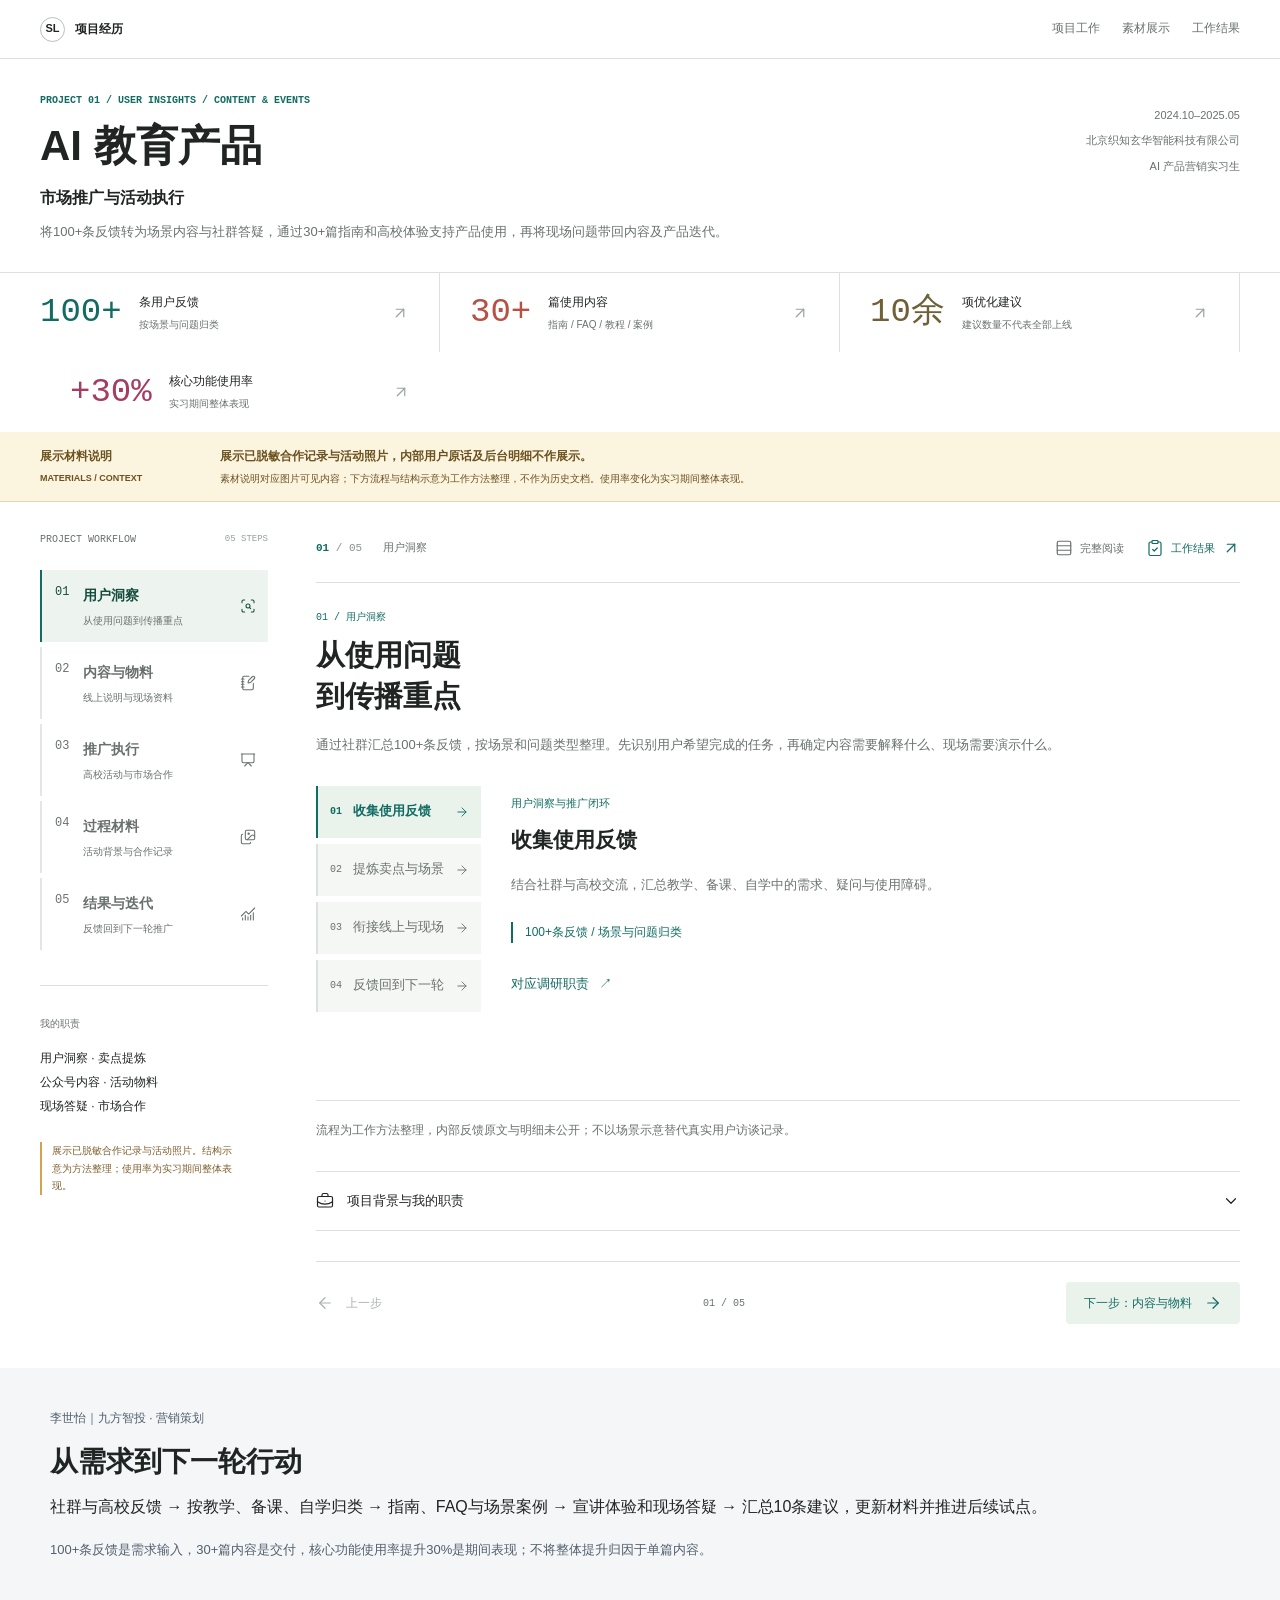
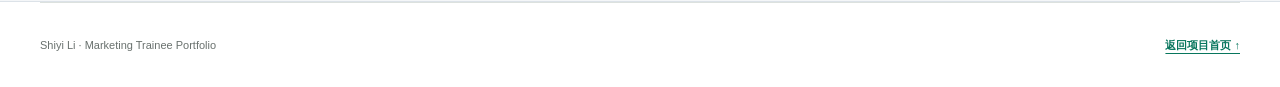
==== docs/projects/ai-education-partnership/case_study.html @ ed5d6f0d "Create Jiufang Zhitou marketing planning portfolio" ====
<!doctype html>
<html lang="zh-CN">
<head>
  <meta charset="UTF-8">
  <meta name="viewport" content="width=device-width, initial-scale=1">
  <meta name="description" content="AI教育产品用户需求与内容促活：将100+条用户反馈转为产品卖点、30+篇使用内容与高校活动材料，协同东南亚合作推进，结合使用表现和现场反馈优化推广。">
  <title>AI教育产品用户需求与内容促活 | 李世怡 · 九方智投营销策划</title>
  <style>
    :root {
      --ink: #202e2a; --forest: #163c32; --green: #08765d; --blue: #245bd0;
      --pink: #b23768; --gold: #996014; --yellow: #ffe083; --muted: #5c6c66;
      --line: #d8e1dc; --soft: #f3f6f4; --paper: #fff;
    }
    * { box-sizing: border-box; }
    html { scroll-behavior: smooth; scroll-padding-top: 88px; }
    body { margin: 0; color: var(--ink); background: var(--paper); font: 16px/1.75 Inter, -apple-system, BlinkMacSystemFont, "Segoe UI", "PingFang SC", "Microsoft YaHei", sans-serif; letter-spacing: 0; }
    h1, h2, h3, h4, p, figure { margin: 0; }
    h1, h2, h3, h4 { line-height: 1.4; letter-spacing: 0; text-wrap: balance; }
    p { overflow-wrap: anywhere; }
    a { color: inherit; text-underline-offset: 4px; }
    img { display: block; max-width: 100%; height: auto; }
    button { font: inherit; cursor: pointer; touch-action: manipulation; }
    button, a { -webkit-tap-highlight-color: transparent; }
    [hidden] { display: none !important; }
    :focus-visible { outline: 3px solid var(--pink); outline-offset: 5px; }
    .mono { font-family: "SFMono-Regular", Consolas, monospace; font-variant-numeric: tabular-nums; }
    .wrap { width: min(1180px, calc(100% - 64px)); margin-inline: auto; }
    .skip-link { position: fixed; z-index: 100; top: 8px; left: 12px; transform: translateY(-150%); padding: 8px 12px; background: #fff; }
    .skip-link:focus { transform: none; }
    .topbar { position: sticky; top: 0; z-index: 30; min-height: 64px; display: flex; align-items: center; justify-content: space-between; gap: 24px; padding: 0 max(32px, calc((100% - 1180px) / 2)); background: #163c32fa; color: #fff; border-bottom: 1px solid #ffffff26; }
    .brand { display: inline-flex; align-items: center; gap: 10px; text-decoration: none; font-size: 13px; font-weight: 700; white-space: nowrap; }
    .brand-mark { display: grid; place-items: center; width: 28px; height: 28px; border: 1px solid #ffffff80; border-radius: 50%; font-size: 11px; }
    .topnav { display: flex; gap: 22px; overflow: auto; scrollbar-width: none; }
    .topnav::-webkit-scrollbar { display: none; }
    .topnav a { display: inline-flex; align-items: center; flex-shrink: 0; min-height: 44px; color: #d1e2da; font-size: 12px; text-decoration: none; border-bottom: 2px solid transparent; }
    .topnav a:hover, .topnav a[aria-current="location"] { color: #fff; border-bottom-color: var(--yellow); }
    .topnav .privacy-link { color: var(--yellow); font-weight: 750; }
    .hero { position: relative; isolation: isolate; color: #fff; background: var(--forest); }
    .hero::before { content: ""; position: absolute; inset: 0; z-index: -1; background: linear-gradient(90deg, #102b24fa 0%, #102b24ec 43%, #102b2460 75%, #102b2438 100%), url("../../works/covers/ai-partnership.jpg") center / cover no-repeat; }
    .hero-inner { padding-block: 64px 54px; }
    .eyebrow { color: #ffdf8a; font-size: 11px; font-weight: 750; margin-bottom: 22px; }
    h1 { max-width: 790px; font-size: 56px; font-weight: 850; line-height: 1.22; }
    .hero-copy { max-width: 630px; margin-top: 25px; color: #e2eee7; font-size: 17px; line-height: 1.9; }
    .hero-meta { display: flex; flex-wrap: wrap; gap: 8px 24px; margin-top: 30px; color: #e0e9e3; font-size: 12px; }
    .hero-meta span { padding-left: 10px; border-left: 2px solid #ffdf8a; }
    .hero-foot { display: flex; justify-content: space-between; align-items: center; gap: 24px; margin-top: 38px; padding-top: 20px; border-top: 1px solid #ffffff40; }
    .hero-foot p { color: #d1e2da; font-size: 12px; }
    .hero-foot a { display: inline-flex; gap: 18px; align-items: center; min-height: 44px; color: #ffdf8a; font-size: 13px; font-weight: 700; text-decoration: none; }
    .confidential { background: var(--yellow); color: #362807; border-bottom: 1px solid #d9b759; scroll-margin-top: 0; }
    .confidential-inner { display: grid; grid-template-columns: 220px 1fr; gap: 40px; padding-block: 25px; align-items: center; }
    .confidential-label { display: block; font-size: 19px; line-height: 1.4; }
    .confidential-label small { display: block; margin-top: 7px; font-size: 10px; font-weight: 650; }
    .confidential-copy strong { display: block; font-size: 16px; }
    .confidential-copy p { margin-top: 5px; font-size: 12px; }
    .band { border-bottom: 1px solid var(--line); }
    .band.soft { background: var(--soft); }
    .section { padding-block: 76px; scroll-margin-top: 16px; }
    .section-head { display: grid; grid-template-columns: minmax(0, .85fr) minmax(0, 1.15fr); align-items: start; gap: 70px; margin-bottom: 36px; }
    .index { margin-bottom: 12px; color: var(--green); font-size: 11px; font-weight: 750; }
    h2 { font-size: 36px; font-weight: 800; }
    h3 { font-size: 21px; }
    .section-intro { padding-top: 3px; font-size: 15px; color: var(--muted); line-height: 1.95; }
    .section-intro p + p { margin-top: 12px; }
    .work-grid { display: grid; grid-template-columns: repeat(4, minmax(0, 1fr)); gap: 26px; }
    .work-item { --accent: var(--green); padding-top: 24px; border-top: 3px solid var(--accent); }
    .work-item:nth-child(2) { --accent: var(--blue); }
    .work-item:nth-child(3) { --accent: var(--pink); }
    .work-item:nth-child(4) { --accent: var(--gold); }
    .work-number { display: block; color: var(--accent); font: 42px/1.1 "SFMono-Regular", Consolas, monospace; margin-bottom: 19px; }
    .work-item p { margin-top: 12px; font-size: 13px; color: var(--muted); }
    .timeline { display: grid; grid-template-columns: repeat(4, minmax(0, 1fr)); gap: 22px; padding: 0; margin: 0; list-style: none; }
    .stage { --accent: var(--green); position: relative; min-width: 0; padding-top: 29px; }
    .stage:nth-child(2) { --accent: var(--blue); }
    .stage:nth-child(3) { --accent: var(--pink); }
    .stage:nth-child(4) { --accent: var(--gold); }
    .stage::before { content: ""; position: absolute; top: 0; left: 0; right: -22px; height: 3px; background: var(--accent); }
    .stage:last-child::before { right: 0; }
    .stage:not(:last-child)::after { content: "→"; position: absolute; top: -18px; right: -18px; color: var(--accent); background: var(--soft); font-size: 23px; padding-inline: 4px; }
    .stage-top { display: flex; align-items: center; justify-content: space-between; gap: 14px; color: var(--accent); }
    .stage-top strong { font: 48px/1 "SFMono-Regular", Consolas, monospace; }
    .stage-top span { font-size: 10px; font-weight: 750; }
    .stage h3 { font-size: 20px; margin-top: 22px; min-height: 57px; }
    .stage p { min-height: 80px; margin-top: 12px; color: var(--muted); font-size: 13px; }
    .stage-output { min-height: 88px; padding-block: 17px; margin-top: 16px; border-top: 1px solid var(--line); }
    .stage-output small { display: block; font-size: 10px; color: var(--muted); margin-bottom: 5px; }
    .stage-output strong { display: block; font-size: 12px; font-weight: 650; }
    .stage a { display: inline-flex; min-height: 44px; align-items: center; gap: 14px; font-size: 12px; color: var(--accent); text-decoration: none; border-bottom: 1px solid currentColor; }
    .stage a:hover { background: #e5ece8; }
    .collaboration-map { display: grid; grid-template-columns: minmax(0, .8fr) minmax(0, 1fr) minmax(0, 1.25fr); gap: 62px; align-items: center; padding-block: 24px; }
    .partner { position: relative; border-block: 2px solid var(--blue); padding-block: 27px; }
    .map-label { display: block; color: var(--blue); font-size: 10px; font-weight: 750; margin-bottom: 14px; }
    .partner h3 { font-size: 24px; }
    .partner p { color: var(--muted); font-size: 13px; margin-top: 12px; }
    .partner::after { content: "⇄"; position: absolute; right: -46px; top: 50%; transform: translateY(-50%); color: var(--green); font-size: 25px; }
    .my-role { position: relative; padding: 30px 26px; background: var(--forest); color: #fff; border-radius: 4px; }
    .my-role .map-label { color: #a7e6c8; }
    .my-role h3 { font-size: 25px; line-height: 1.5; }
    .my-role ul { list-style: none; margin: 22px 0 0; padding: 0; color: #d8e9df; font-size: 13px; }
    .my-role li { padding-block: 8px; border-top: 1px solid #ffffff2b; }
    .my-role::after { content: ""; position: absolute; width: 31px; height: 1px; right: -31px; top: 50%; background: #95aea0; }
    .teams { display: grid; gap: 12px; position: relative; }
    .teams::before { content: ""; position: absolute; left: -32px; top: 47px; bottom: 47px; border-left: 1px solid #95aea0; }
    .team { --accent: var(--blue); position: relative; display: grid; grid-template-columns: 35px 1fr; gap: 12px; min-height: 94px; align-items: center; padding: 15px 18px; background: var(--soft); border-left: 3px solid var(--accent); }
    .team:nth-child(2) { --accent: var(--green); }
    .team:nth-child(3) { --accent: var(--pink); }
    .team:nth-child(4) { --accent: var(--gold); }
    .team::before { content: ""; position: absolute; left: -32px; width: 29px; top: 50%; height: 1px; background: #95aea0; }
    .team > span { color: var(--accent); font-size: 12px; }
    .team h4 { font-size: 15px; }
    .team p { color: var(--muted); font-size: 12px; margin-top: 4px; }
    .map-note { margin-top: 22px; padding-top: 19px; border-top: 1px solid var(--line); color: var(--muted); font-size: 12px; }
    .followup-table { border-top: 2px solid var(--ink); }
    .followup-row { display: grid; grid-template-columns: .65fr 1.2fr 1.15fr; gap: 36px; align-items: baseline; padding: 23px 0; border-bottom: 1px solid var(--line); }
    .followup-row.header { padding-block: 12px; font-size: 11px; color: var(--muted); }
    .followup-row h3 { font-size: 16px; }
    .followup-row h3 span { font-size: 11px; color: var(--green); margin-right: 10px; }
    .followup-row p { font-size: 13px; color: var(--muted); }
    .followup-row p:last-child { color: var(--ink); }
    .followup-label { display: none; }
    .records { display: grid; grid-template-columns: repeat(3, minmax(0, 1fr)); gap: 30px; margin-top: 32px; }
    .record { padding-top: 16px; border-top: 3px solid var(--green); }
    .record:nth-child(2) { border-top-color: var(--blue); }
    .record:nth-child(3) { border-top-color: var(--pink); }
    .record h4 { font-size: 15px; }
    .record p { margin-top: 7px; font-size: 12px; color: var(--muted); }
    .evidence-notice { display: flex; align-items: baseline; gap: 24px; padding: 17px 22px; margin-bottom: 32px; color: #362807; background: var(--yellow); border-left: 4px solid #ae790b; }
    .evidence-notice strong { flex-shrink: 0; font-size: 14px; }
    .evidence-notice p { font-size: 12px; }
    .evidence-grid { display: grid; grid-template-columns: repeat(6, minmax(0, 1fr)); gap: 38px 26px; }
    .evidence { grid-column: span 2; min-width: 0; scroll-margin-top: 108px; }
    .evidence:nth-child(-n+2) { grid-column: span 3; }
    .evidence:target { outline: 3px solid var(--green); outline-offset: 10px; }
    .evidence-heading { display: flex; align-items: baseline; justify-content: space-between; gap: 12px; padding-bottom: 12px; }
    .evidence-heading span { font-size: 12px; color: var(--green); font-weight: 750; }
    .evidence-heading time { font-size: 11px; color: var(--muted); }
    .evidence-frame { display: block; position: relative; aspect-ratio: 4 / 3; overflow: hidden; background: #eef0ef; border: 1px solid var(--line); cursor: zoom-in; }
    .evidence:nth-child(-n+2) .evidence-frame { aspect-ratio: 1.9 / 1; }
    .evidence-frame img { width: 100%; height: 100%; object-fit: contain; }
    .evidence-frame:hover { outline: 3px solid var(--green); outline-offset: -3px; }
    .evidence figcaption { margin-top: 16px; padding-top: 15px; border-top: 1px solid var(--line); }
    .evidence figcaption strong { display: block; font-size: 16px; }
    .evidence figcaption p { font-size: 12px; color: var(--muted); margin-top: 7px; }
    .outcomes-band { color: #fff; background: var(--forest); }
    .outcomes-band .index { color: #a7e6c8; }
    .outcomes-band .section-intro { color: #d1e2d9; }
    .outcome-grid { display: grid; grid-template-columns: repeat(3, minmax(0, 1fr)); border-block: 1px solid #ffffff42; }
    .outcome { padding: 30px 28px; }
    .outcome:first-child { padding-left: 0; }
    .outcome + .outcome { border-left: 1px solid #ffffff42; }
    .outcome span { font-size: 10px; color: #ffdf8a; }
    .outcome h3 { font-size: 23px; margin-top: 26px; }
    .outcome p { font-size: 13px; margin-top: 12px; color: #d1e2d9; }
    .signing-evidence { width: min(820px, 100%); margin: 32px auto 0; }
    .signing-evidence .evidence-frame { aspect-ratio: 1188 / 573; border-color: #ffffff42; }
    .signing-evidence figcaption { padding-top: 14px; }
    .signing-evidence figcaption strong { font-size: 16px; }
    .signing-evidence figcaption p { margin-top: 4px; color: #d1e2d9; font-size: 13px; }
    .contribution { display: flex; gap: 26px; margin-top: 30px; align-items: baseline; }
    .contribution strong { flex-shrink: 0; color: #ffdf8a; font-size: 13px; }
    .contribution p { color: #d1e2d9; font-size: 13px; }
    .footer { padding-block: 26px; color: var(--muted); font-size: 11px; }
    .footer .wrap { display: flex; align-items: center; justify-content: space-between; gap: 20px; }
    .footer a { display: inline-flex; align-items: center; min-height: 44px; color: var(--green); font-weight: 700; }
    .lightbox { width: min(1320px, calc(100% - 40px)); max-width: none; height: min(920px, calc(100dvh - 40px)); max-height: none; margin: auto; padding: 0; border: 1px solid #ffffff4a; border-radius: 6px; background: #172a23; color: #fff; }
    .lightbox::backdrop { background: #081510e8; }
    .lightbox[open] { display: grid; grid-template-rows: auto auto minmax(0, 1fr) auto; }
    .lightbox-head { display: flex; align-items: center; justify-content: space-between; gap: 18px; padding: 12px 18px; }
    .lightbox-head h2 { font-size: 16px; }
    .icon-button { display: grid; place-items: center; width: 44px; height: 44px; flex-shrink: 0; padding: 0; border: 1px solid #ffffff55; border-radius: 4px; background: transparent; color: #fff; font-size: 25px; }
    .icon-button:hover:not(:disabled) { background: #ffffff20; }
    .icon-button:disabled { opacity: .3; cursor: default; }
    .lightbox-disclosure { padding: 8px 18px; color: #362807; background: var(--yellow); font-size: 12px; font-weight: 650; }
    .lightbox-visual { min-height: 0; display: grid; place-items: center; padding: 14px; }
    .lightbox-visual img { width: 100%; height: 100%; min-height: 0; object-fit: contain; }
    .lightbox-footer { display: grid; grid-template-columns: 44px minmax(0, 1fr) 44px; gap: 18px; align-items: center; padding: 12px 18px; border-top: 1px solid #ffffff30; }
    .lightbox-caption { min-width: 0; text-align: center; }
    .lightbox-caption p { color: #d1e2d9; font-size: 12px; }
    .lightbox-caption a { display: inline-flex; align-items: center; min-height: 32px; font-size: 11px; color: #ffdf8a; }
    @media (max-width: 1000px) {
      h1 { font-size: 48px; max-width: 720px; } h2 { font-size: 32px; }
      .topnav { gap: 16px; } .brand { font-size: 12px; }
      .section-head { gap: 36px; }
      .confidential-inner { grid-template-columns: 190px 1fr; gap: 26px; }
      .work-grid { gap: 22px; } .work-item h3 { font-size: 19px; }
      .timeline { gap: 18px; } .stage::before { right: -18px; }
      .stage h3 { font-size: 18px; min-height: 51px; } .stage p { min-height: 104px; }
      .collaboration-map { gap: 42px; } .partner::after { right: -34px; }
      .my-role { padding: 24px 20px; } .my-role h3 { font-size: 22px; }
      .my-role::after { right: -21px; width: 21px; } .teams::before { left: -22px; }
      .team { padding-inline: 14px; grid-template-columns: 24px 1fr; gap: 8px; }
      .team::before { width: 19px; left: -22px; }
      .evidence-grid { gap: 30px 22px; } .evidence { grid-column: span 3; }
      .outcome h3 { font-size: 21px; } .outcome { padding-inline: 20px; }
    }
    @media (max-width: 760px) {
      html { scroll-padding-top: 104px; }
      .wrap { width: calc(100% - 36px); }
      .topbar { flex-direction: column; align-items: stretch; gap: 0; padding: 12px 18px 0; }
      .brand { font-size: 12px; } .brand-mark { width: 24px; height: 24px; }
      .topnav { width: 100%; gap: 21px; } .topnav a { font-size: 11px; }
      .hero-inner { padding-block: 38px 28px; }
      .hero::before { background-image: linear-gradient(90deg, #102b24ef 0%, #102b24e0 50%, #102b2490 100%), url("../../works/covers/ai-partnership.jpg"); background-position: center, 62% center; }
      h1 { font-size: 34px; line-height: 1.3; }
      .eyebrow { font-size: 10px; margin-bottom: 16px; }
      .hero-copy { font-size: 14px; margin-top: 20px; }
      .hero-meta { margin-top: 20px; gap: 8px 18px; font-size: 10px; }
      .hero-foot { margin-top: 25px; padding-top: 12px; gap: 16px; }
      .hero-foot p { max-width: 190px; font-size: 10px; } .hero-foot a { font-size: 11px; gap: 8px; flex-shrink: 0; }
      .confidential-inner { grid-template-columns: 1fr; padding-block: 21px; gap: 12px; }
      .confidential-label { font-size: 18px; }
      .confidential-label small { display: none; }
      .confidential-copy strong { font-size: 14px; } .confidential-copy p { font-size: 11px; }
      .section { padding-block: 50px; }
      .section-head { grid-template-columns: 1fr; gap: 18px; margin-bottom: 28px; }
      .section-intro { font-size: 14px; } h2 { font-size: 29px; }
      .index { font-size: 10px; margin-bottom: 10px; }
      .work-grid { grid-template-columns: repeat(2, minmax(0, 1fr)); gap: 28px 24px; }
      .work-item { padding-top: 17px; } .work-number { font-size: 33px; margin-bottom: 12px; }
      .work-item h3 { font-size: 19px; } .work-item p { font-size: 12px; margin-top: 8px; }
      .timeline { grid-template-columns: 1fr; gap: 0; }
      .stage { padding: 0 0 30px 63px; margin-left: 9px; border-left: 2px solid var(--accent); }
      .stage:last-child { padding-bottom: 0; }
      .stage::before { display: none; }
      .stage:not(:last-child)::after { content: "↓"; left: -11px; right: auto; top: auto; bottom: 5px; padding: 0; font-size: 22px; }
      .stage-top strong { position: absolute; left: 15px; top: 3px; font-size: 25px; }
      .stage-top span { font-size: 10px; }
      .stage h3 { margin-top: 7px; font-size: 20px; min-height: 0; }
      .stage p { min-height: 0; margin-top: 10px; font-size: 13px; }
      .stage-output { min-height: 0; padding-block: 12px 0; margin-top: 12px; }
      .stage a { margin-top: 8px; font-size: 11px; }
      .collaboration-map { grid-template-columns: 1fr; gap: 38px; padding: 0; }
      .partner { padding-block: 19px; } .partner h3 { font-size: 23px; }
      .map-label { margin-bottom: 10px; }
      .partner::after { content: "↕"; top: auto; bottom: -36px; left: 28px; right: auto; transform: none; }
      .my-role { padding: 24px; } .my-role h3 { font-size: 24px; }
      .my-role h3 br { display: none; }
      .my-role ul { display: flex; flex-wrap: wrap; gap: 8px 22px; margin-top: 15px; }
      .my-role li { font-size: 12px; }
      .my-role::after { top: 100%; right: auto; left: 40px; width: 1px; height: 38px; }
      .teams { margin-left: 62px; }
      .teams::before { top: 0; left: -22px; bottom: 47px; }
      .team { grid-template-columns: 25px 1fr; min-height: 94px; padding: 15px 13px; }
      .team h4 { font-size: 14px; } .team p { font-size: 11px; }
      .map-note { margin-top: 25px; font-size: 11px; }
      .followup-row { grid-template-columns: 1fr; gap: 10px; padding-block: 22px; }
      .followup-row.header { display: none; }
      .followup-row p { display: grid; grid-template-columns: 68px 1fr; gap: 15px; font-size: 12px; }
      .followup-label { display: inline; color: var(--muted); font-size: 11px; }
      .records { grid-template-columns: 1fr; gap: 20px; }
      .record { display: grid; grid-template-columns: 100px 1fr; gap: 18px; }
      .record h4 { font-size: 14px; } .record p { margin: 0; }
      .evidence-notice { display: block; padding: 15px 17px; margin-bottom: 27px; }
      .evidence-notice p { margin-top: 6px; font-size: 11px; }
      .evidence-grid { grid-template-columns: 1fr; gap: 30px; }
      .evidence, .evidence:nth-child(-n+2) { grid-column: auto; }
      .evidence-heading { padding-bottom: 9px; }
      .evidence figcaption { margin-top: 12px; padding-top: 12px; }
      .outcome-grid { grid-template-columns: 1fr; }
      .outcome, .outcome:first-child { padding: 23px 0; }
      .outcome + .outcome { border-left: 0; border-top: 1px solid #ffffff42; }
      .outcome h3 { margin-top: 10px; font-size: 23px; } .outcome p { margin-top: 8px; }
      .contribution { display: block; margin-top: 25px; } .contribution p { margin-top: 10px; font-size: 12px; }
      .footer .wrap { flex-direction: column; align-items: flex-start; gap: 5px; }
      .lightbox { width: calc(100% - 16px); height: calc(100dvh - 24px); }
      .lightbox-head { padding: 10px 12px; gap: 12px; } .lightbox-head h2 { font-size: 14px; }
      .lightbox-disclosure { padding: 8px 12px; font-size: 11px; }
      .lightbox-visual { padding: 8px; }
      .lightbox-footer { gap: 10px; padding: 12px; } .lightbox-caption p { font-size: 11px; }
    }
    @media (prefers-reduced-motion: reduce) { html { scroll-behavior: auto; } }
  .application-loop{padding:40px max(24px,calc((100% - 1180px)/2));background:#f4f6f8;border-bottom:1px solid #dce2e8;line-height:1.8} </style>
  <link rel="stylesheet" href="../ai-news-dashboard/case-study-workspace.css">
  <link rel="stylesheet" href="../project-workspace.css">
  <link rel="stylesheet" href="../market-workspace.css">
</head>
<body>
  <a class="skip-link" href="#overview">跳至项目内容</a>
  <header class="topbar">
    <a class="brand" href="../../index.html" aria-label="返回作品集首页"><span class="brand-mark">SL</span><span>Shiyi Li · Marketing Trainee</span></a>
    <nav class="topnav" aria-label="页面导航">
      <a href="#journey">用户洞察</a><a href="#followup">内容与物料</a><a href="#collaboration">推广执行</a><a href="#evidence">过程材料</a><a href="#outcome">结果与迭代</a><a class="privacy-link" href="#confidential">材料说明</a>
    </nav>
  </header>
  <main>
    <section class="hero" aria-labelledby="project-title">
      <div class="wrap hero-inner">
        <p class="eyebrow">PROJECT 01 / PRODUCT MARKETING · AI EDUCATION</p>
        <h1 id="project-title">AI 教育产品<br>用户需求与内容促活</h1>
        <p class="hero-copy">将100+条反馈转为场景内容与社群答疑，通过30+篇指南和高校体验支持产品使用，再将现场问题带回内容及产品迭代。</p>
        <div class="hero-meta"><span>2024.10–2025.05</span><span>北京织知玄华智能科技有限公司</span><span>AI 产品营销实习生</span></div>
        <div class="hero-foot"><p>用户洞察 / 产品传播 / 高校活动 / 市场合作</p><a href="#journey">查看推广闭环 <span aria-hidden="true">↓</span></a></div>
      </div>
    </section><section class="application-loop" aria-label="项目逻辑闭环"><div style="max-width:1180px;margin:auto"><p style="font-size:12px;color:#52606d">李世怡｜九方智投 · 营销策划</p><h2 style="font-size:28px;margin:12px 0">从需求到下一轮行动</h2><p>社群与高校反馈 → 按教学、备课、自学归类 → 指南、FAQ与场景案例 → 宣讲体验和现场答疑 → 汇总10条建议，更新材料并推进后续试点。</p><p style="font-size:13px;margin-top:16px;color:#52606d">100+条反馈是需求输入，30+篇内容是交付，核心功能使用率提升30%是期间表现；不将整体提升归因于单篇内容。</p></div></section>
    <aside class="confidential" id="confidential" aria-labelledby="confidential-title">
      <div class="wrap confidential-inner">
        <strong class="confidential-label" id="confidential-title">展示材料说明<small>MATERIALS / CONTEXT</small></strong>
        <div class="confidential-copy"><strong>展示已脱敏合作记录与活动照片，内部用户原话及后台明细不作展示。</strong><p>素材说明对应图片可见内容；下方流程与结构示意为工作方法整理，不作为历史文档。使用率变化为实习期间整体表现。</p></div>
      </div>
    </aside>

    <div class="band">
      <section class="wrap section" id="overview" aria-labelledby="overview-title">
        <div class="section-head">
          <div><p class="index">01 / 背景与职责</p><h2 id="overview-title">先理解需求<br>再组织产品传播</h2></div>
          <div class="section-intro"><p>高校用户在教学、备课和自学中的需求不同，推广内容既要讲清产品价值，也要解决首次使用中的疑问。</p><p>我将社群反馈与宣讲体验衔接起来，协同准备线上内容和现场材料；东南亚合作侧重当地需求、双方分工及推广交接。</p></div>
        </div>
        <div class="work-grid">
          <article class="work-item"><span class="work-number">01</span><h3>市场调研与洞察</h3><p>整理100+条用户反馈，分析海外和内地高校需求，识别高频场景及使用障碍。</p></article>
          <article class="work-item"><span class="work-number">02</span><h3>产品传播与沟通</h3><p>从0到1建设公众号内容，围绕卖点与场景输出30+篇指南、FAQ、教程及案例。</p></article>
          <article class="work-item"><span class="work-number">03</span><h3>活动与物料执行</h3><p>对接高校宣讲和体验，协同准备演示及课程材料，安排流程并负责现场答疑。</p></article>
          <article class="work-item"><span class="work-number">04</span><h3>市场合作与复盘</h3><p>参与东南亚合作推进，跟进分工、协议及交接，汇总反馈提出10条优化建议。</p></article>
        </div>
      </section>
    </div>

    <div class="band soft">
      <section class="wrap section" id="journey" aria-labelledby="journey-title">
        <div class="section-head">
          <div><p class="index">02 / 用户洞察</p><h2 id="journey-title">从使用问题<br>到传播重点</h2></div>
          <p class="section-intro">通过社群汇总100+条反馈，按场景和问题类型整理。先识别用户希望完成的任务，再确定内容需要解释什么、现场需要演示什么。</p>
        </div>
        <ol class="timeline" aria-label="四阶段用户洞察与推广闭环">
          <li class="stage"><div class="stage-top"><strong>01</strong><span>LISTEN</span></div><h3>收集使用反馈</h3><p>结合社群与高校交流，汇总教学、备课、自学中的需求、疑问与使用障碍。</p><div class="stage-output"><small>已有工作</small><strong>100+条反馈 / 场景与问题归类</strong></div><a href="#overview">对应调研职责 <span aria-hidden="true">↗</span></a></li>
          <li class="stage"><div class="stage-top"><strong>02</strong><span>DEFINE</span></div><h3>提炼卖点与场景</h3><p>将高频需求对应到产品能力，用任务、使用步骤与结果说明产品价值，避免只罗列功能。</p><div class="stage-output"><small>方法整理</small><strong>用户任务 → 产品能力 → 场景表达</strong></div><a href="#followup">查看内容结构 <span aria-hidden="true">↗</span></a></li>
          <li class="stage"><div class="stage-top"><strong>03</strong><span>COMMUNICATE</span></div><h3>衔接线上与现场</h3><p>将已确认的信息整理为公众号内容及宣讲材料，在线上持续解答，在线下演示与答疑。</p><div class="stage-output"><small>已有产出</small><strong>30+篇内容 / 宣讲与体验材料</strong></div><a href="#collaboration">查看活动执行 <span aria-hidden="true">↗</span></a></li>
          <li class="stage"><div class="stage-top"><strong>04</strong><span>ITERATE</span></div><h3>反馈回到下一轮</h3><p>结合使用表现及现场问题，补充FAQ与案例，将产品问题提交相关团队，再调整后续推广重点。</p><div class="stage-output"><small>已有工作</small><strong>10条建议 / 内容及推广调整</strong></div><a href="#outcome">查看结果与迭代 <span aria-hidden="true">↗</span></a></li>
        </ol>
        <p class="map-note">流程为工作方法整理，内部反馈原文与明细未公开；不以场景示意替代真实用户访谈记录。</p>
      </section>
    </div>

    <div class="band soft">
      <section class="wrap section" id="followup" aria-labelledby="followup-title">
        <div class="section-head">
          <div><p class="index">03 / 内容与物料</p><h2 id="followup-title">同一批需求<br>形成不同沟通材料</h2></div>
          <p class="section-intro">从0到1开展公众号内容建设，累计输出30+篇使用内容。围绕产品卖点及使用场景组织表达，并协同产品、业务团队准备现场资料。</p>
        </div>
        <div class="followup-table" role="table" aria-label="内容类型与我的工作">
          <div class="followup-row header" role="row"><span role="columnheader">内容类型</span><span role="columnheader">回应的用户需求</span><span role="columnheader">我的工作与结构</span></div>
          <div class="followup-row" role="row"><h3 role="rowheader"><span class="mono">01</span>产品介绍与指南</h3><p role="cell"><span class="followup-label">用户需求</span><span>初次接触产品，希望了解适用任务及如何开始使用。</span></p><p role="cell"><span class="followup-label">我的工作</span><span>提炼产品卖点，按照场景、入口和首次操作组织公众号说明；支持产品演示准备。</span></p></div>
          <div class="followup-row" role="row"><h3 role="rowheader"><span class="mono">02</span>功能教程</h3><p role="cell"><span class="followup-label">用户需求</span><span>已有具体任务，需要知道输入要求、关键步骤及结果查看方式。</span></p><p role="cell"><span class="followup-label">我的工作</span><span>将操作拆成可理解的步骤，协同核对产品信息，使线上教程与现场演示保持一致。</span></p></div>
          <div class="followup-row" role="row"><h3 role="rowheader"><span class="mono">03</span>FAQ 与现场答疑</h3><p role="cell"><span class="followup-label">用户需求</span><span>重复出现的使用疑问，需要可查阅、已确认的说明。</span></p><p role="cell"><span class="followup-label">我的工作</span><span>归类高频问题，准备FAQ；现场负责答疑，待确认问题记录后交由相关团队核查。</span></p></div>
          <div class="followup-row" role="row"><h3 role="rowheader"><span class="mono">04</span>场景案例与课程材料</h3><p role="cell"><span class="followup-label">用户需求</span><span>希望理解功能如何用于教学、备课或自学，而不仅是知道功能名称。</span></p><p role="cell"><span class="followup-label">我的工作</span><span>输出场景内容，协同准备教师案例与课程材料，以任务、操作及结果串起产品价值。</span></p></div>
        </div>
        <div class="records" aria-label="内容与资料衔接">
          <article class="record"><h4>线上持续查阅</h4><p>公众号提供指南、FAQ、教程及案例，帮助用户理解产品价值与使用方式。</p></article>
          <article class="record"><h4>线下演示与体验</h4><p>演示、FAQ、教师案例及课程材料支持高校宣讲，现场记录新问题。</p></article>
          <article class="record"><h4>反馈补充内容</h4><p>将可通过说明解决的问题补入资料，需要产品改进的事项提交团队跟进。</p></article>
        </div>
        <p class="map-note">上述结构为内容组织方法整理，非内部原始文档。30+篇包括指南、FAQ、教程与案例，不重复统计为不同项目产出。</p>
      </section>
    </div>

    <div class="band">
      <section class="wrap section" id="collaboration" aria-labelledby="collaboration-title">
        <div class="section-head">
          <div><p class="index">04 / 推广活动与市场合作</p><h2 id="collaboration-title">让内容准备<br>衔接现场与合作执行</h2></div>
          <p class="section-intro">高校推广包括宣讲、体验和答疑，东南亚合作需要确认当地需求及双方分工。我将需求与安排同步至对应团队，支持活动执行和合作项目交接。</p>
        </div>
        <div class="collaboration-map" aria-label="高校及海外合作需求通过活动与合作协调，连接产品、业务、高校及海外合作团队">
          <article class="partner"><span class="map-label">USERS / PARTNERS</span><h3>高校与海外合作方</h3><p>使用场景与活动需求<br>当地推广与合作安排</p></article>
          <article class="my-role"><span class="map-label">MY CONTRIBUTION / 我的工作</span><h3>材料准备<br>与执行跟进</h3><ul><li>活动流程与现场答疑</li><li>需求、反馈与分工同步</li><li>协议签署与项目交接跟进</li></ul></article>
          <div class="teams">
            <article class="team"><span class="mono">01</span><div><h4>高校对接与活动安排</h4><p>确认宣讲体验需求及流程，协调演示准备，负责现场答疑并记录师生反馈。</p></div></article>
            <article class="team"><span class="mono">02</span><div><h4>产品团队与资料核对</h4><p>协同准备产品演示、FAQ、教师案例及课程材料，核对功能说明并同步使用问题。</p></div></article>
            <article class="team"><span class="mono">03</span><div><h4>业务团队与执行协作</h4><p>同步宣传材料、活动分工与执行安排，将现场问题和后续待办交由对应团队跟进。</p></div></article>
            <article class="team"><span class="mono">04</span><div><h4>东南亚合作与项目交接</h4><p>梳理当地使用需求和双方分工，跟进协议签署与交接，衔接产品部署及市场准备。</p></div></article>
          </div>
        </div>
        <div class="records" aria-label="活动执行环节">
          <article class="record"><h4>会前：需求与材料</h4><p>对接高校需求，安排活动流程，协同确认演示内容及答疑资料。</p></article>
          <article class="record"><h4>现场：演示与答疑</h4><p>配合产品宣讲和体验，负责使用答疑，记录师生关注点及使用障碍。</p></article>
          <article class="record"><h4>会后：反馈与改进</h4><p>汇总用户行为及师生反馈，提出优化建议，补充内容并支持后续试点推广。</p></article>
        </div>
        <p class="map-note">合作协议是确认分工并推进交接的一环；最终合作条件、产品部署与协议审批由对应负责人确认。</p>
      </section>
    </div>

    <div class="band">
      <section class="wrap section" id="evidence" aria-labelledby="evidence-title">
        <div class="section-head">
          <div><p class="index">05 / 过程材料</p><h2 id="evidence-title">高校活动与<br>合作推进材料</h2></div>
          <p class="section-intro">保留原网站的高校交流照片和五份已脱敏合作记录。它们呈现活动场景及合作沟通过程，内容产量与使用率变化依照简历口径单独说明。</p>
        </div>
        <aside class="evidence-notice" aria-label="过程材料说明"><strong>沿用脱敏原图</strong><p>未新增披露信息。沟通、文件发送及照片不作为个人独立完成全部项目或营销指标的证明。</p></aside>
        <figure class="evidence" style="margin-bottom:36px" id="education-event"><div class="evidence-heading"><span class="mono">FIELD / UNIVERSITY</span><span>高校交流活动</span></div><a class="evidence-frame" href="../../works/covers/education-pilot.png" target="_blank" rel="noopener" aria-label="查看高校交流活动图片" title="查看图片"><img src="../../works/covers/education-pilot.png" alt="原网站保留的高校交流活动图片" loading="lazy"></a><figcaption><strong>高校宣讲与体验背景</strong><p>沿用原网站活动照片，展示高校交流场景；具体个人职责为材料准备、流程安排和现场答疑。</p></figcaption></figure>
        <div class="evidence-grid">
          <figure class="evidence" id="evidence-01"><div class="evidence-heading"><span class="mono">RECORD 01</span><time datetime="2025-01-14">2025.01.14</time></div><a class="evidence-frame" href="./assets/evidence-latest-01.jpg" target="_blank" rel="noopener" aria-label="查看初步信息同步图片" title="查看图片"><img src="./assets/evidence-latest-01.jpg" alt="已脱敏的初步信息同步记录，2025年1月14日" loading="lazy" width="1710" height="844"></a><figcaption><strong>初步信息同步</strong><p>同步已有合作信息，整理需要进一步确认的问题。</p></figcaption></figure>
          <figure class="evidence" id="evidence-02"><div class="evidence-heading"><span class="mono">RECORD 02</span><time datetime="2025-01-15">2025.01.15</time></div><a class="evidence-frame" href="./assets/evidence-latest-02.jpg" target="_blank" rel="noopener" aria-label="查看方案反馈与内部讨论图片" title="查看图片"><img src="./assets/evidence-latest-02.jpg" alt="已脱敏的方案反馈与内部讨论记录，2025年1月15日" loading="lazy" width="1569" height="765"></a><figcaption><strong>方案反馈与内部讨论</strong><p>围绕合作方案同步意见，跟进内部反馈。</p></figcaption></figure>
          <figure class="evidence" id="evidence-03"><div class="evidence-heading"><span class="mono">RECORD 03</span><time datetime="2025-02-05">2025.02.05</time></div><a class="evidence-frame" href="./assets/evidence-latest-03.jpg" target="_blank" rel="noopener" aria-label="查看合作事项沟通图片" title="查看图片"><img src="./assets/evidence-latest-03.jpg" alt="已脱敏的合作事项沟通记录，2025年2月5日" loading="lazy" width="1692" height="1336"></a><figcaption><strong>合作事项沟通</strong><p>整理商讨结果，汇总市场与后续合作相关意见。</p></figcaption></figure>
          <figure class="evidence" id="evidence-04"><div class="evidence-heading"><span class="mono">RECORD 04</span><time datetime="2025-02-20">2025.02.20</time></div><a class="evidence-frame" href="./assets/evidence-latest-04.jpg" target="_blank" rel="noopener" aria-label="查看文件核对与流程跟进图片" title="查看图片"><img src="./assets/evidence-latest-04.jpg" alt="已脱敏的文件发送与信息同步记录，2025年2月20日" loading="lazy" width="1688" height="942"></a><figcaption><strong>文件核对与流程跟进</strong><p>发送合作文件，同步待整理的信息与相关问题；发送记录不作为签署证明。</p></figcaption></figure>
          <figure class="evidence" id="evidence-05"><div class="evidence-heading"><span class="mono">RECORD 05</span><time datetime="2025-02-28">2025.02.28</time></div><a class="evidence-frame" href="./assets/evidence-latest-05.jpg" target="_blank" rel="noopener" aria-label="查看文件整理与信息同步图片" title="查看图片"><img src="./assets/evidence-latest-05.jpg" alt="已脱敏的文件整理、发送与存档记录，2025年2月28日" loading="lazy" width="1706" height="1238"></a><figcaption><strong>文件整理与信息同步</strong><p>整理并发送相关文件，配合查阅与存档。</p></figcaption></figure>
        </div>
      </section>
    </div>

    <div class="band outcomes-band">
      <section class="wrap section" id="outcome" aria-labelledby="outcome-title">
        <div class="section-head"><div><p class="index">06 / 结果与迭代</p><h2 id="outcome-title">把推广反馈<br>带回内容和产品</h2></div><p class="section-intro">线上内容、现场体验和合作推进共同支持产品理解与后续推广。对结果保留具体口径，对问题区分内容补充、产品改进与合作交接。</p></div>
        <div class="outcome-grid">
          <article class="outcome"><span>01 / PRODUCT USAGE</span><h3>核心功能使用率提升30%</h3><p>为实习期间整体使用表现，不等同于新增用户增长、30个百分点或单一内容的独立效果。</p></article>
          <article class="outcome"><span>02 / FEEDBACK</span><h3>提出10条优化建议</h3><p>结合用户行为与师生反馈，向相关团队提供改进建议；建议数量不代表全部已上线。</p></article>
          <article class="outcome"><span>03 / MARKET COOPERATION</span><h3>推进合作签署与交接</h3><p>协助确认需求和双方分工，跟进协议签署及项目交接，支持部署与市场准备。</p></article>
        </div>
        <figure class="signing-evidence">
          <a class="evidence-frame" href="./assets/06-signing.jpg" target="_blank" rel="noopener" aria-label="查看合作签约仪式现场图片" title="查看图片"><img src="./assets/06-signing.jpg" alt="原网站已脱敏的合作签约仪式现场合影" loading="lazy" width="1188" height="573"></a>
          <figcaption><strong>合作签约仪式现场</strong><p>呈现团队合作项目的阶段性结果；个人参与内容为需求及分工整理、签署跟进和交接支持。</p></figcaption>
        </figure>
        <div class="contribution"><strong>下一轮推广</strong><p>已确认的高频问题补入FAQ、教程与案例 → 产品问题提交团队跟进 → 后续活动强化对应演示 → 再收集反馈，持续调整内容重点。</p></div>
        <div class="contribution"><strong>AI 与 SOP</strong><p>AI辅助整理反馈、内容提纲和执行清单，人工核对产品信息与发布内容。反馈分类、材料准备、现场答疑和会后跟进可沉淀为SOP及常用模板；此处展示工作方法与模板结构。</p></div>
      </section>
    </div>
  </main>
  <footer class="footer"><div class="wrap"><span>Shiyi Li · Marketing Trainee Portfolio</span><a href="../../index.html">返回项目首页 ↑</a></div></footer>

  <dialog class="lightbox" aria-labelledby="lightbox-title" aria-describedby="lightbox-disclosure">
    <header class="lightbox-head"><h2 id="lightbox-title">项目材料</h2><button class="icon-button" id="lightbox-close" type="button" aria-label="关闭大图" title="关闭大图" autofocus>×</button></header>
    <p class="lightbox-disclosure" id="lightbox-disclosure">已脱敏材料 · 未公开信息因保密要求不作展示</p>
    <div class="lightbox-visual"><img alt="" hidden></div>
    <footer class="lightbox-footer"><button class="icon-button" id="lightbox-prev" type="button" aria-label="上一张材料" title="上一张材料">←</button><div class="lightbox-caption" aria-live="polite"><p id="lightbox-caption"></p><a id="lightbox-original" target="_blank" rel="noopener">打开原图 ↗</a></div><button class="icon-button" id="lightbox-next" type="button" aria-label="下一张材料" title="下一张材料">→</button></footer>
  </dialog>
  <script>
    const lightbox = document.querySelector('.lightbox');
    const links = [...document.querySelectorAll('.evidence-frame')];
    const preview = lightbox.querySelector('img');
    const previous = document.querySelector('#lightbox-prev');
    const next = document.querySelector('#lightbox-next');
    let activeIndex = 0;
    let opener = null;
    let previousOverflow = '';

    function showImage(index) {
      activeIndex = index;
      const link = links[index];
      const figure = link.closest('figure');
      preview.src = link.href;
      preview.alt = link.querySelector('img').alt;
      preview.hidden = false;
      document.querySelector('#lightbox-title').textContent = figure.querySelector('figcaption strong').textContent;
      const detail = figure.querySelector('time')?.textContent || figure.querySelector('figcaption p').textContent;
      document.querySelector('#lightbox-caption').textContent = `${String(index + 1).padStart(2, '0')} / ${String(links.length).padStart(2, '0')} · ${detail}`;
      document.querySelector('#lightbox-original').href = link.href;
      previous.disabled = index === 0;
      next.disabled = index === links.length - 1;
    }

    // Image links remain usable when dialog support or JavaScript is unavailable.
    if (typeof lightbox.showModal === 'function') {
      links.forEach((link, index) => link.addEventListener('click', (event) => {
        if (event.ctrlKey || event.metaKey || event.shiftKey || event.altKey) return;
        event.preventDefault();
        opener = link;
        previousOverflow = document.body.style.overflow;
        showImage(index);
        lightbox.showModal();
        document.body.style.overflow = 'hidden';
      }));
    }
    document.querySelector('#lightbox-close').addEventListener('click', () => lightbox.close());
    previous.addEventListener('click', () => { if (activeIndex > 0) showImage(activeIndex - 1); });
    next.addEventListener('click', () => { if (activeIndex < links.length - 1) showImage(activeIndex + 1); });
    lightbox.addEventListener('keydown', (event) => {
      if (event.key === 'Tab') {
        const controls = [...lightbox.querySelectorAll('button:not(:disabled), a[href]')];
        const first = controls[0];
        const last = controls[controls.length - 1];
        if (event.shiftKey && document.activeElement === first) { event.preventDefault(); last.focus(); }
        else if (!event.shiftKey && document.activeElement === last) { event.preventDefault(); first.focus(); }
      }
      if (event.key === 'ArrowLeft' && activeIndex > 0) { event.preventDefault(); showImage(activeIndex - 1); }
      if (event.key === 'ArrowRight' && activeIndex < links.length - 1) { event.preventDefault(); showImage(activeIndex + 1); }
    });
    lightbox.addEventListener('click', (event) => {
      const box = lightbox.getBoundingClientRect();
      if (event.target === lightbox && (event.clientX < box.left || event.clientX > box.right || event.clientY < box.top || event.clientY > box.bottom)) lightbox.close();
    });
    lightbox.addEventListener('close', () => {
      document.body.style.overflow = previousOverflow;
      preview.hidden = true;
      preview.removeAttribute('src');
      if (opener) opener.focus({ preventScroll: true });
    });
    if ('IntersectionObserver' in window) {
      const navLinks = [...document.querySelectorAll('.topnav a')];
      const observer = new IntersectionObserver((entries) => {
        const visible = entries.filter(entry => entry.isIntersecting).sort((a, b) => a.boundingClientRect.top - b.boundingClientRect.top)[0];
        if (!visible) return;
        navLinks.forEach(link => {
          if (link.hash === '#' + visible.target.id) link.setAttribute('aria-current', 'location');
          else link.removeAttribute('aria-current');
        });
      }, { rootMargin: '-110px 0px -55% 0px' });
      navLinks.forEach(link => { const target = document.querySelector(link.hash); if (target) observer.observe(target); });
    }
  </script>
  <script src="../ai-news-dashboard/lucide.min.js"></script>
  <script src="../project-workspace.js" data-project="partnership"></script>
</body>
</html>
---- docs/projects/ai-news-dashboard/case-study-workspace.css ----
:root { --ink: #202523; --muted: #69716e; --line: #dce1de; --soft: #f5f7f5; --blue: #126c62; --cyan: #126c62; --pink: #bd514d; }
.project-subtitle { margin-top: 10px; font-size: 20px; }
.hero h1 span { font-size: 36px; }
.need-tabs, .chart-tabs { display: flex; gap: 0; border-bottom: 1px solid var(--line); }
.need-tabs button, .chart-tabs button { border: 0; border-bottom: 2px solid transparent; background: none; padding: 12px 15px; color: var(--muted); font-size: 13px; }
.need-tabs [aria-selected="true"], .chart-tabs [aria-selected="true"] { border-bottom-color: var(--cyan); color: var(--cyan); font-weight: 700; }
.need-explorer { display: grid; grid-template-columns: minmax(0, 1fr) 230px; gap: 40px; }
.need-label { margin-top: 26px; font-size: 11px; color: var(--muted); }
.need-question { margin-top: 8px; font-size: 23px; }
.need-decisions { margin: 23px 0 0; }
.need-decisions > div { display: grid; grid-template-columns: 64px minmax(0, 1fr); gap: 18px; border-top: 1px solid var(--line); padding-block: 14px; font-size: 13px; }
.need-decisions dt { color: var(--muted); }
.need-decisions dd { margin: 0; }
.need-evidence { padding: 15px; background: #f0f3f0; border: 1px solid var(--line); }
.need-evidence img { height: 270px; object-fit: contain; }
.need-evidence figcaption { margin-top: 16px; border-top: 1px solid var(--line); padding-top: 12px; }
.need-evidence figcaption span { font-size: 10px; }
.need-evidence strong { font-size: 12px; margin-top: 4px; }
.need-source { margin-top: 24px; font-size: 11px; color: var(--muted); }
.interactive-case { background: #fff; }
.interactive-case svg.lucide { width: 18px; height: 18px; flex: 0 0 auto; }
.interactive-case .report, .interactive-case .hero-inner, .interactive-case .metric-strip { width: min(1280px, calc(100% - 80px)); }
.interactive-case .site-nav { min-height: 58px; padding: 0 max(40px, calc((100% - 1280px) / 2)); color: var(--ink); background: #fffffff5; border-bottom-color: var(--line); }
.interactive-case .brand-mark { border-color: #b6c0ba; width: 25px; height: 25px; }
.interactive-case .nav-brand { font-size: 12px; }
.interactive-case .nav-links a { color: var(--muted); min-height: 58px; gap: 5px; }
.interactive-case .nav-links a.active, .interactive-case .nav-links a:hover { color: var(--cyan); border-bottom-color: var(--cyan); }
.interactive-case .hero { min-height: 0; background: #fff; color: var(--ink); border-bottom: 1px solid var(--line); }
.interactive-case .hero::before { display: none; }
.interactive-case .hero-inner { position: relative; padding-block: 34px 28px; }
.interactive-case .eyebrow { margin-bottom: 13px; color: var(--cyan); font: 600 10px/1.5 "SFMono-Regular", Consolas, monospace; }
.interactive-case h1 { font-size: 42px; line-height: 1.2; font-weight: 760; }
.interactive-case h1 span { display: inline-block; margin-left: 14px; padding-left: 20px; border-left: 1px solid #acb9b1; font-size: 26px; font-weight: 500; vertical-align: middle; }
.interactive-case .project-subtitle { font-size: 16px; font-weight: 650; margin-top: 13px; }
.interactive-case .hero-copy { color: var(--muted); font-size: 13px; line-height: 1.8; margin-top: 8px; max-width: 730px; }
.interactive-case .hero-meta { position: absolute; right: 0; top: 47px; margin: 0; display: grid; gap: 6px; font-size: 11px; color: var(--muted); }
.interactive-case .hero-meta span { border: none; padding: 0; text-align: right; }
.interactive-case .metric-strip { grid-template-columns: repeat(3, minmax(0, 1fr)); }
.summary-stat { display: flex; align-items: center; gap: 20px; padding: 20px 30px; border-right: 1px solid var(--line); text-decoration: none; }
.summary-stat:first-child { padding-left: 0; }
.summary-stat:last-child { border: 0; }
.summary-stat > strong { font: 500 36px/1.2 "SFMono-Regular", Consolas, monospace; color: var(--cyan); white-space: nowrap; }
.summary-stat:nth-child(2) > strong { color: #b75145; }
.summary-stat:nth-child(3) > strong { color: #6e6137; }
.summary-stat > strong span { font-size: 21px; }
.summary-stat > strong small { font: 11px sans-serif; margin-right: 3px; }
.summary-stat > span { font-size: 12px; }
.summary-stat > span small { display: block; color: var(--muted); font-size: 10px; margin-top: 3px; }
.summary-stat > svg { margin-left: auto; color: #9aa49e; transition: transform .2s; }
.summary-stat:hover svg { transform: translate(2px, -2px); color: var(--ink); }
.workspace { display: grid; grid-template-columns: 228px minmax(0, 1fr); gap: 48px; padding-top: 30px; padding-bottom: 40px; scroll-margin-top: 78px; align-items: start; }
.workspace-rail { position: sticky; top: 83px; }
.rail-label { display: flex; align-items: center; justify-content: space-between; margin-bottom: 23px; font: 10px/1.5 "SFMono-Regular", Consolas, monospace; color: var(--muted); }
.rail-label span { color: #97a099; font-size: 9px; }
.workflow-tabs { display: grid; gap: 5px; }
.workflow-tabs button { position: relative; display: flex; align-items: center; gap: 14px; min-height: 72px; padding: 12px 12px 12px 13px; text-align: left; border: 0; border-left: 2px solid #e2e7e3; background: #fff; color: var(--muted); }
.workflow-tabs button[aria-selected="true"] { border-left-color: var(--cyan); background: #edf4ef; color: #174d3f; }
.workflow-tabs button:hover { background: #f4f7f4; }
.step-number { font: 12px/1.4 "SFMono-Regular", Consolas, monospace; align-self: flex-start; padding-top: 2px; }
.step-text { min-width: 0; }
.step-text strong { display: block; font-size: 14px; font-weight: 650; }
.step-text small { display: block; margin-top: 4px; font-size: 10px; font-weight: 400; color: var(--muted); }
.workflow-tabs button > svg { margin-left: auto; width: 16px !important; height: 16px !important; }
.rail-ownership { margin-top: 35px; padding-top: 22px; border-top: 1px solid var(--line); }
.rail-ownership > span { font-size: 10px; color: var(--muted); }
.rail-ownership p { margin-top: 10px; font-size: 12px; line-height: 2; }
.rail-note { color: #80602f; border-left: 2px solid #d1a550; padding-left: 10px; margin-top: 24px; font-size: 10px; max-width: 195px; }
.workspace-body { min-width: 0; }
.workspace-toolbar { display: flex; align-items: center; justify-content: space-between; gap: 12px; min-height: 34px; margin-bottom: 26px; padding-bottom: 18px; border-bottom: 1px solid var(--line); }
.workspace-breadcrumb { color: #89938c; font: 11px/1.5 "SFMono-Regular", Consolas, monospace; }
.workspace-breadcrumb b { color: var(--cyan); font-weight: 700; }
.workspace-breadcrumb > span { font: 11px sans-serif; color: var(--muted); margin-left: 14px; }
.workspace-actions { display: flex; align-items: center; gap: 22px; }
.workspace-actions a, .workspace-actions button { display: flex; align-items: center; gap: 7px; min-height: 32px; padding: 0; border: 0; background: transparent; color: var(--muted); text-decoration: none; font-size: 11px; }
.workspace-actions .tool-link { color: var(--cyan); }
.workspace-actions a:hover, .workspace-actions button:hover { color: var(--ink); }
.workflow-panel { min-width: 0; scroll-margin-top: 80px; }
.workflow-panel:focus { outline: none; }
.workflow-panel:focus-visible { outline: 2px solid var(--cyan); outline-offset: 9px; }
.workflow-panel:not([hidden]) { animation: reveal-panel .22s ease-out; }
.workflow-panel .section { width: 100%; padding: 0; margin: 0; scroll-margin-top: 85px; }
.workflow-panel .section-head { grid-template-columns: 1fr; gap: 14px; margin-bottom: 28px; }
.workflow-panel .kicker { font: 10px/1.5 "SFMono-Regular", Consolas, monospace; margin-bottom: 9px; color: var(--cyan); }
.workflow-panel h2 { font-size: 29px; line-height: 1.4; font-weight: 700; }
.workflow-panel .section-lead { max-width: 760px; font-size: 13px; line-height: 1.85; }
.workflow-footer { display: flex; justify-content: space-between; align-items: center; gap: 12px; border-top: 1px solid var(--line); margin-top: 30px; padding-block: 20px 4px; }
.workflow-footer button { display: inline-flex; align-items: center; justify-content: center; gap: 12px; border: 0; min-height: 42px; padding: 9px 0; background: #fff; color: var(--cyan); font-size: 12px; }
.workflow-footer button:disabled { color: #aab2ad; cursor: default; }
.workflow-footer .step-next { background: #eaf2ec; padding-inline: 18px; border-radius: 4px; }
.workflow-footer .step-next:hover { background: #dceade; }
.step-position { font: 10px "SFMono-Regular", Consolas, monospace; color: var(--muted); }
.is-full-read .workflow-panel + .workflow-panel { border-top: 1px solid var(--line); margin-top: 45px; padding-top: 40px; }
.is-full-read .workflow-footer { display: none; }
.campaign-flow { padding-block: 20px; border-block: 1px solid var(--line); margin-bottom: 26px; }
.campaign-flow-label { display: flex; justify-content: space-between; gap: 12px; font-size: 11px; }
.campaign-flow-label span + span { color: var(--muted); font-size: 10px; }
.campaign-flow ol { display: grid; grid-template-columns: repeat(4, minmax(0, 1fr)); padding: 0; margin: 30px 0; list-style: none; }
.campaign-flow li { position: relative; min-width: 0; border-top: 1px solid #b7cbbd; padding: 20px 18px 0 0; }
.campaign-flow li > svg { display: block; color: var(--cyan); margin-bottom: 18px; }
.campaign-flow li > span { position: absolute; top: -10px; left: 0; padding-right: 8px; background: #fff; color: #5c7866; font: 10px "SFMono-Regular", Consolas, monospace; }
.campaign-flow li h3 { font-size: 16px; }
.campaign-flow li p { font-size: 11px; color: var(--muted); margin-top: 8px; }
.evidence-jump { display: inline-flex; align-items: center; gap: 16px; font-size: 12px; color: var(--cyan); text-decoration: none; }
.workflow-panel .campaign-brief { border: 0; padding: 0; }
.workflow-panel .campaign-brief h3 { font-size: 18px; margin-block: 6px 15px; }
.workflow-panel .campaign-note, .workflow-panel .case-takeaway { font-size: 12px; padding: 15px 0 15px 15px; border: 0; border-left: 2px solid var(--cyan); margin-block: 26px 0; }
.workflow-panel .campaign-note strong { display: block; margin-bottom: 6px; font-size: 11px; color: var(--cyan); }
.workflow-panel .materials-credit { margin: -7px 0 22px; font-size: 12px; color: #151a17; font-weight: 600; }
.creative-viewer { display: grid; grid-template-columns: 290px minmax(0, 1fr); gap: 38px; align-items: stretch; border-block: 1px solid var(--line); padding-block: 22px; }
.creative-image { position: relative; display: grid; place-items: center; min-width: 0; padding: 15px; background: #f1f3ef; height: 332px; }
.creative-image > img { width: 100%; height: 302px; object-fit: contain; }
.creative-zoom { display: grid; place-items: center; position: absolute; right: 8px; bottom: 8px; width: 36px; height: 36px; border: 1px solid #d9ded8; background: #ffffffee; border-radius: 4px; color: var(--ink); }
.creative-zoom:hover { background: #dcebdd; }
.creative-index { color: var(--cyan); font: 11px "SFMono-Regular", Consolas, monospace; margin-top: 7px; }
.creative-annotation h3 { font-size: 23px; margin-top: 12px; }
.creative-annotation dl, #channel-detail dl { margin: 20px 0 0; }
.creative-annotation dl > div, #channel-detail dl > div { padding-block: 11px; border-top: 1px solid var(--line); display: grid; grid-template-columns: 65px minmax(0, 1fr); gap: 14px; font-size: 12px; }
.creative-annotation dt, #channel-detail dt { color: var(--muted); }
.creative-annotation dd, #channel-detail dd { margin: 0; }
.creative-credit { margin-top: 13px; color: var(--muted); font-size: 10px; }
.workflow-panel .material-group { margin-top: 24px; }
.workflow-panel .material-group + .material-group { padding-top: 0; border: 0; margin-top: 24px; }
.workflow-panel .material-group-head { margin-bottom: 12px; }
.workflow-panel .material-group-head h4 { font-size: 12px; font-weight: 600; }
.workflow-panel .material-group-head > span { font-size: 10px; }
.workflow-panel .journey-material-grid { grid-template-columns: repeat(4, minmax(0, 1fr)); gap: 15px; }
.workflow-panel .campaign-material-visual { max-width: none; height: 96px; padding: 8px; border: 1px solid var(--line); background: #f7f8f5; transition: border-color .18s, background .18s; }
.workflow-panel .campaign-material-visual a { cursor: pointer; }
.workflow-panel .campaign-material-visual a:hover { outline: none; }
.workflow-panel .campaign-material-visual:has(a:focus-visible) { outline: 2px solid var(--cyan); }
.workflow-panel .campaign-material.is-selected .campaign-material-visual { border: 2px solid var(--cyan); padding: 7px; background: #eaf1e8; }
.workflow-panel .campaign-material figcaption { display: block; border: 0; margin-top: 7px; padding: 0; }
.workflow-panel .campaign-material figcaption b, .workflow-panel .campaign-material figcaption span { display: none; }
.workflow-panel .campaign-material figcaption strong { font-size: 11px; font-weight: 500; text-align: center; }
.workflow-panel .campaign-material.is-selected figcaption strong { color: var(--cyan); font-weight: 700; }
.evidence-drawer { margin-top: 30px; border-block: 1px solid var(--line); }
.evidence-drawer > summary { display: flex; align-items: center; gap: 13px; padding: 18px 0; font-size: 13px; cursor: pointer; list-style: none; }
.evidence-drawer > summary::-webkit-details-marker { display: none; }
.evidence-drawer > summary > span { flex: 1; }
.evidence-drawer > summary small { margin-left: 14px; font-size: 10px; color: #80602f; }
.evidence-drawer > summary > svg:last-child { transition: transform .2s; }
.evidence-drawer[open] > summary > svg:last-child { transform: rotate(180deg); }
.evidence-drawer > .section { padding-block: 12px 25px; }
.evidence-drawer h2 { font-size: 23px; }
.workflow-panel .channel-map { grid-template-columns: 170px minmax(0, 1fr); gap: 32px; padding-block: 0 24px; align-items: stretch; border-bottom: 1px solid var(--line); }
.channel-select { display: grid; align-content: start; gap: 6px; }
.channel-select button { display: flex; gap: 12px; align-items: center; min-height: 52px; padding: 12px; border: 0; border-left: 2px solid var(--line); color: var(--muted); font-size: 13px; background: var(--soft); text-align: left; }
.channel-select button > span { font-size: 10px; }
.channel-select button > svg { margin-left: auto; width: 14px !important; }
.channel-select [aria-selected="true"] { background: #eaf2ec; border-color: var(--cyan); color: var(--cyan); }
.channel-content-label { display: block; font-size: 11px; color: var(--cyan); margin-top: 8px; }
#channel-detail { min-height: 230px; }
#channel-detail h3 { font-size: 23px; margin-top: 10px; }
.workflow-panel .subsection-heading { margin-top: 26px; margin-bottom: 20px; }
.workflow-panel .subsection-heading h3 { font-size: 18px; }
.workflow-panel .creator-route { gap: 24px; }
.workflow-panel .creator-route h4 { font-size: 14px; }
.workflow-panel .creator-route p { font-size: 12px; }
.workflow-panel .project-outcomes { gap: 18px; padding-block: 22px; }
.workflow-panel .outcome-value { font-size: 43px; }
.workflow-panel .outcome-value span { font-size: 25px; }
.workflow-panel .outcome-value small { font-size: 11px; }
.workflow-panel .project-outcomes h3 { font-size: 12px; margin-top: 8px; }
.workflow-panel .project-outcomes p { font-size: 11px; margin-top: 6px; }
.workflow-panel #results .back-link { display: none; }
.workflow-panel .outcome-context { margin-top: 15px; font-size: 11px; }
.workflow-panel .outcome-disclosure { padding: 12px 15px; font-size: 10px; margin-top: 18px; background: #fcf4e3; border-left: 2px solid #c1a44a; color: #735b28; }
.workflow-panel .outcome-disclosure strong { display: inline; margin-right: 10px; }
.workflow-panel #research { margin-top: 30px; }
.chart-tabs { margin-top: 18px; }
.chart-tabs button { display: flex; gap: 18px; align-items: center; font-size: 12px; }
.chart-tabs button strong { font: 600 13px "SFMono-Regular", Consolas, monospace; }
.workflow-panel .result-charts { grid-template-columns: minmax(0, 1fr); margin-top: 20px; }
.workflow-panel .result-chart { border-top: 0; padding-top: 0; }
.workflow-panel .result-chart figcaption { display: flex; flex-wrap: wrap; align-items: baseline; gap: 8px 18px; }
.workflow-panel .result-chart figcaption p { margin: 0; }
.workflow-panel .comparison-plot { height: 170px; max-width: 660px; }
.workflow-panel .chart-source { font-size: 10px; }
.workflow-panel .feedback-rows > div { grid-template-columns: minmax(0, 1fr) minmax(0, 1.5fr) 48px; gap: 20px; }
.workflow-panel .feedback-rows span { font-size: 12px; }
.workflow-panel .feedback-rows p { font-size: 12px; }
.review-loop { display: flex; gap: 18px; align-items: center; padding: 18px 0; border-top: 1px solid var(--line); text-decoration: none; color: var(--cyan); margin-top: 25px; }
.review-loop strong { font-size: 13px; }
.review-loop small { display: block; font-size: 11px; color: var(--muted); margin-top: 5px; }
.review-loop > svg:last-child { margin-left: auto; }
.workflow-panel .dashboard-shot { border-color: var(--line); border-radius: 4px; }
.workflow-panel .dashboard-shot img { max-height: 330px; }
.workflow-panel .demo-footer > span { color: var(--muted); }
.workflow-panel .primary-link { color: var(--cyan); border-color: #b6cfc0; }
.tool-drawer { border-top: 0; margin-top: 34px; }
.tool-drawer:first-child { margin-top: 0; }
.tool-drawer + #results { margin-top: 32px; }
.tool-drawer > summary { border-left: 4px solid var(--cyan); background: #e8f2ed; padding: 22px 24px; font-size: 20px; font-weight: 750; color: #173d31; }
.tool-drawer > summary > svg:first-child { width: 26px; height: 26px; color: var(--cyan); }
.tool-drawer > summary small { display: block; margin: 5px 0 0; font-size: 12px; font-weight: 650; color: #805522; }
.tool-drawer > #sop { padding-top: 20px; }
.tool-drawer #sop .section-head { margin-bottom: 16px; }
.tool-drawer #sop .section-head > div { display: none; }
.tool-drawer .demo-footer { margin: 0 0 20px; }
.tool-drawer .demo-footer > span { font-size: 12px; font-weight: 600; color: #805522; }
.tool-drawer .primary-link { min-height: 48px; padding: 11px 22px; border-color: #126c62; background: #126c62; color: #fff; font-size: 14px; font-weight: 650; }
.tool-drawer .primary-link:hover { background: #0e5149; border-color: #0e5149; color: #fff; }
.interactive-case .footer { padding-block: 22px; border-top: 1px solid var(--line); }
@keyframes reveal-panel { from { opacity: .6; transform: translateY(5px); } to { opacity: 1; transform: none; } }
@media (max-width: 1150px) {
  .interactive-case .hero-meta { position: static; display: flex; margin-top: 15px; gap: 12px 20px; }
  .interactive-case .hero-meta span { text-align: left; }
  .workspace { grid-template-columns: 195px minmax(0, 1fr); gap: 28px; }
  .summary-stat { gap: 14px; padding-inline: 20px; }
  .summary-stat > strong { font-size: 29px; }
  .summary-stat > span { font-size: 11px; }
  .summary-stat > svg { display: none; }
  .step-text strong { font-size: 13px; }
  .workflow-tabs button { gap: 10px; padding-left: 10px; }
  .need-explorer { grid-template-columns: minmax(0, 1fr) 195px; gap: 24px; }
  .need-evidence img { height: 240px; }
  .creative-viewer { grid-template-columns: 230px minmax(0, 1fr); gap: 25px; }
  .creative-image { height: 310px; }
  .creative-image > img { height: 280px; }
  .creative-annotation h3 { font-size: 20px; }
  .need-question { font-size: 20px; }
}
@media (max-width: 900px) {
  .interactive-case .report, .interactive-case .hero-inner, .interactive-case .metric-strip { width: calc(100% - 40px); }
  .interactive-case .site-nav { padding-inline: 20px; }
  .workspace { grid-template-columns: minmax(0, 1fr); gap: 24px; padding-top: 20px; scroll-margin-top: 77px; }
  .workspace-rail { position: sticky; top: 58px; background: #fff; z-index: 20; padding-top: 10px; border-bottom: 1px solid var(--line); }
  .rail-label, .rail-ownership, .rail-note { display: none; }
  .workflow-tabs { display: flex; gap: 0; overflow-x: auto; scrollbar-width: thin; scrollbar-color: #d7e0d7 transparent; }
  .workflow-tabs button { min-height: 59px; flex: 1 0 130px; border-left: 0; border-bottom: 2px solid var(--line); gap: 10px; padding: 10px 12px; }
  .workflow-tabs button[aria-selected="true"] { border-bottom-color: var(--cyan); }
  .step-text small { font-size: 9px; }
  .workflow-tabs button > svg { display: none; }
  .step-number { font-size: 10px; }
  .workflow-panel .section, .workflow-panel { scroll-margin-top: 150px; }
  .workspace-toolbar { margin-bottom: 22px; }
  .need-explorer { grid-template-columns: minmax(0, 1fr) 230px; gap: 30px; }
  .creative-viewer { grid-template-columns: 260px minmax(0, 1fr); }
}
@media (max-width: 600px) {
  .interactive-case .site-nav { flex-direction: row; gap: 15px; min-height: 53px; padding-block: 0; }
  .interactive-case .nav-links { width: auto; gap: 15px; }
  .interactive-case .nav-links a { min-height: 53px; font-size: 10px; }
  .interactive-case .nav-links a:first-child, .interactive-case .nav-links a:last-child { display: none; }
  .interactive-case .hero-inner { padding-block: 25px 22px; }
  .interactive-case h1 { font-size: 31px; }
  .interactive-case h1 span { font-size: 19px; padding-left: 12px; margin-left: 8px; }
  .interactive-case .project-subtitle { font-size: 14px; margin-top: 12px; }
  .interactive-case .hero-copy { font-size: 12px; line-height: 1.85; }
  .interactive-case .hero-meta { display: flex; font-size: 10px; gap: 5px 14px; }
  .interactive-case .hero-meta span:first-child { flex-basis: 100%; }
  .summary-stat { display: block; padding: 17px 11px; }
  .summary-stat > strong { display: block; font-size: 27px; min-height: 38px; }
  .summary-stat > strong span { font-size: 17px; }
  .summary-stat > strong small { font-size: 9px; }
  .summary-stat > span { font-size: 10px; line-height: 1.6; display: block; }
  .summary-stat > span small { font-size: 9px; min-height: 30px; }
  .summary-stat:last-child { padding-right: 0; }
  .workspace { gap: 20px; padding-top: 8px; scroll-margin-top: 66px; }
  .workspace-rail { top: 53px; }
  .workflow-tabs button { flex-basis: 128px; padding: 10px; }
  .workspace-breadcrumb > span { display: none; }
  .workspace-actions { gap: 17px; }
  .workspace-actions a, .workspace-actions button { font-size: 10px; gap: 5px; }
  .workspace-actions svg.lucide { width: 15px; height: 15px; }
  .workspace-actions .tool-link > svg:last-child { display: none; }
  .workflow-panel h2 { font-size: 23px; }
  .workflow-panel .section-head { gap: 10px; margin-bottom: 22px; }
  .workflow-panel .section-lead { font-size: 12px; }
  .need-explorer { grid-template-columns: minmax(0, 1fr); gap: 24px; }
  .need-tabs button { flex: 1; font-size: 12px; padding: 10px 8px; }
  .need-label { margin-top: 19px; font-size: 10px; }
  .need-question { font-size: 19px; }
  .need-decisions { margin-top: 17px; }
  .need-decisions > div { font-size: 12px; gap: 14px; padding-block: 12px; }
  .need-evidence { display: grid; grid-template-columns: 132px minmax(0, 1fr); gap: 20px; align-items: center; }
  .need-evidence img { height: 174px; }
  .need-evidence figcaption { border: 0; margin: 0; padding: 0; }
  .need-source { font-size: 10px; margin-top: 18px; }
  .workflow-footer { gap: 8px; }
  .workflow-footer button { font-size: 11px; gap: 7px; }
  .workflow-footer .step-next { padding-inline: 10px; }
  .workflow-footer .step-position { display: none; }
  .campaign-flow-label { flex-direction: column; gap: 4px; }
  .campaign-flow ol { grid-template-columns: repeat(2, minmax(0, 1fr)); gap: 30px 20px; }
  .campaign-flow li h3 { font-size: 15px; }
  .campaign-flow li > svg { margin-bottom: 10px; }
  .workflow-panel .campaign-brief h3 { font-size: 17px; }
  .workflow-panel .campaign-brief dl > div { font-size: 12px; grid-template-columns: 60px minmax(0, 1fr); gap: 12px; }
  .workflow-panel .campaign-brief dt, .workflow-panel .campaign-brief dd { font-size: 12px; }
  .creative-viewer { grid-template-columns: minmax(0, 1fr); gap: 22px; padding-block: 18px; }
  .creative-image { height: 274px; }
  .creative-image > img { height: 244px; }
  .creative-annotation h3 { font-size: 21px; margin-top: 8px; }
  .creative-annotation dl { margin-top: 14px; }
  .creative-annotation dl > div { font-size: 12px; }
  .creative-credit { margin-top: 10px; }
  .workflow-panel .journey-material-grid { gap: 8px; }
  .workflow-panel .campaign-material-visual { height: 80px; padding: 5px; }
  .workflow-panel .campaign-material.is-selected .campaign-material-visual { padding: 4px; }
  .workflow-panel .campaign-material figcaption strong { font-size: 10px; }
  .evidence-drawer > summary { font-size: 12px; }
  .evidence-drawer > summary small { display: block; margin: 4px 0 0; font-size: 9px; }
  .tool-drawer > summary { padding: 18px 15px; font-size: 18px; gap: 12px; }
  .tool-drawer > summary small { font-size: 11px; margin-top: 5px; }
  .tool-drawer .demo-footer { align-items: stretch; gap: 12px; }
  .tool-drawer .demo-footer > span { font-size: 11px; }
  .tool-drawer .primary-link { width: 100%; justify-content: center; }
  .workflow-panel .channel-map { grid-template-columns: minmax(0, 1fr); gap: 18px; }
  .channel-select { display: flex; gap: 5px; }
  .channel-select button { flex: 1; justify-content: center; min-width: 0; font-size: 12px; min-height: 43px; padding: 10px 6px; border-left: 0; border-bottom: 2px solid var(--line); }
  .channel-select button > span, .channel-select button > svg { display: none; }
  #channel-detail { min-height: 225px; }
  #channel-detail h3 { font-size: 21px; }
  .workflow-panel .creator-route { grid-template-columns: minmax(0, 1fr); gap: 0; }
  .workflow-panel .creator-route li { padding-block: 14px; }
  .workflow-panel .creator-route p { margin-top: 6px; }
  .workflow-panel .project-outcomes { grid-template-columns: minmax(0, 1fr); padding: 0; gap: 0; }
  .workflow-panel .project-outcomes > div { grid-template-columns: 115px minmax(0, 1fr); gap: 5px 15px; padding-block: 18px; }
  .workflow-panel .outcome-value { font-size: 34px; }
  .workflow-panel .outcome-value span { font-size: 21px; }
  .workflow-panel .project-outcomes h3 { margin-top: 0; }
  .workflow-panel .subsection-heading h3 { font-size: 17px; }
  .chart-tabs button { justify-content: flex-start; flex-direction: column; align-items: flex-start; gap: 5px; flex: 1; font-size: 11px; padding: 12px 9px; }
  .workflow-panel .comparison-plot { height: 160px; }
  .workflow-panel .feedback-rows > div { grid-template-columns: minmax(0, 1fr) 45px; gap: 6px 12px; }
  .workflow-panel .feedback-rows span, .workflow-panel .feedback-rows p { font-size: 11px; }
  .workflow-panel .feedback-rows strong { font-size: 10px; }
}
@media (max-width: 360px) {
  .interactive-case h1 { font-size: 27px; }
  .interactive-case h1 span { font-size: 17px; }
  .summary-stat > strong { font-size: 23px; }
  .summary-stat { padding-inline: 8px; }
  .need-evidence { grid-template-columns: 110px minmax(0, 1fr); gap: 15px; }
  .need-evidence img { height: 155px; }
  .creative-annotation dl > div { gap: 10px; }
}
@media (prefers-reduced-motion: reduce) {
  .workflow-panel:not([hidden]) { animation: none; }
  .interactive-case * { transition: none !important; scroll-behavior: auto !important; }
}
@media print {
  .interactive-case .site-nav, .workspace-rail, .workspace-toolbar, .workflow-footer, .creative-zoom { display: none; }
  .interactive-case .workspace { display: block; width: 100%; }
  .workflow-panel[hidden], .result-chart[hidden] { display: block !important; }
  .workflow-panel { margin-top: 24px; break-before: auto; }
  .need-explorer, .creative-viewer { break-inside: avoid; }
}
---- docs/projects/project-workspace.css ----
.companion-case .report { margin-inline: auto; }
.companion-case .wrap { width: min(1280px, calc(100% - 80px)); }
.companion-case .hero-inner { display: block; }
.companion-case .hero { display: block; }
.companion-case .nav-brand { color: var(--ink); }
.companion-case .nav-brand .brand-mark { border-color: #b6c0ba; color: var(--ink); }
.companion-case .hero h1 { max-width: 780px; }
.companion-case .hero-meta { position: absolute; }
.companion-case .hero-meta span { border: 0; }
.project-zus { --cyan: #244bb8; --blue: #244bb8; --teal: #137764; }
.project-zus .eyebrow, .project-zus h1 { color: #244bb8; }
.project-zus .workflow-tabs button[aria-selected="true"], .project-zus .workflow-footer .step-next { background: #edf1fc; color: #244bb8; }
.project-zus .workflow-tabs button:hover, .project-zus .workflow-footer .step-next:hover { background: #e4eafa; }
.project-education h1 { color: #222a26; }
.companion-case .companion-metrics {
  display: grid;
  grid-template-columns: repeat(3, minmax(0, 1fr));
  margin-inline: auto;
}
.project-education .companion-metrics { grid-template-columns: repeat(4, minmax(0, 1fr)); }
.companion-case .summary-stat { padding-block: 19px; gap: 17px; }
.companion-case .summary-stat > strong { font-size: 34px; }
.project-education .summary-stat { padding-inline: 20px; }
.project-education .summary-stat:first-child { padding-left: 0; }
.project-education .summary-stat > strong { font-size: 29px; }
.companion-case .summary-stat:nth-child(4) > strong { color: #a33d63; }
.companion-case .disclosure { border-bottom-color: #e4d7ad; background: #fbf4df; color: #6c5220; }
.companion-case .disclosure-inner { grid-template-columns: 150px minmax(0, 1fr); gap: 30px; padding-block: 14px; }
.companion-case .disclosure h2 { font-size: 13px; }
.companion-case .disclosure strong { font-size: 12px; font-weight: 650; }
.companion-case .disclosure p { font-size: 10px; margin-top: 3px; }
.companion-case .workflow-panel .section { padding: 0; width: 100%; scroll-margin-top: 95px; }
.asset-gallery { scroll-margin-top: 180px; }
.companion-case .section-head .lead { font-size: 13px; line-height: 1.85; }
.companion-case .section-head .lead p + p { margin-top: 8px; }
.companion-case .workflow-panel .kicker { line-height: 1.7; }
.companion-case .workflow-panel h2 { line-height: 1.4; }
.companion-case .workflow-panel h3 { font-size: 21px; }
.companion-case .workflow-panel .lead { color: var(--muted); }
.companion-case .responsibilities-drawer > .section { padding-block: 20px; }
.companion-case .responsibilities-drawer .section-head h2 { font-size: 23px; }
.companion-case .responsibilities, .companion-case .roles { gap: 22px; }
.companion-case .responsibility, .companion-case .role { grid-template-columns: 24px minmax(0, 1fr); gap: 12px; padding-top: 16px; border-top-width: 2px; }
.companion-case .responsibility > span, .companion-case .role > span { font-size: 18px; }
.companion-case .responsibility h3, .companion-case .role h3 { font-size: 15px; }
.companion-case .responsibility p, .companion-case .role p { font-size: 12px; }
.project-explorer { display: grid; grid-template-columns: 165px minmax(0, 1fr); gap: 30px; align-items: start; }
.explorer-tabs { display: grid; gap: 6px; }
.explorer-tabs button { border: 0; border-left: 2px solid var(--line); background: #f5f7f5; min-height: 52px; padding: 12px; display: flex; align-items: center; gap: 11px; color: var(--muted); font-size: 13px; text-align: left; }
.explorer-tabs button > span:first-child { font-size: 10px; }
.explorer-tabs button > svg { margin-left: auto; width: 14px !important; }
.explorer-tabs button[aria-selected="true"] { border-left-color: var(--cyan); background: #eaf2ec; color: var(--cyan); font-weight: 650; }
.project-zus .explorer-tabs button[aria-selected="true"] { background: #edf1fc; }
.explorer-detail { min-width: 0; min-height: 290px; }
.explorer-eyebrow { color: var(--cyan); font-size: 11px; margin-top: 8px; }
.explorer-detail h3 { margin-top: 12px; font-size: 23px; }
.explorer-copy { color: var(--muted); font-size: 13px; line-height: 1.95; margin-top: 18px; }
.explorer-takeaway { color: var(--cyan); border-left: 2px solid var(--cyan); padding-left: 12px; margin-top: 24px; font-size: 12px; }
.explorer-rows { margin: 22px 0 0; }
.explorer-rows > div { display: grid; grid-template-columns: 70px minmax(0, 1fr); gap: 14px; padding-block: 12px; border-top: 1px solid var(--line); font-size: 12px; }
.explorer-rows dt { color: var(--muted); }
.explorer-rows dd { margin: 0; }
.research-body { display: grid; grid-template-columns: minmax(0, 1fr) 220px; gap: 30px; }
.research-body .project-explorer { grid-template-columns: 130px minmax(0, 1fr); gap: 24px; }
.research-body .explorer-tabs button { font-size: 12px; }
.research-body .explorer-detail h3 { font-size: 20px; }
.research-product { padding: 16px; border: 1px solid var(--line); background: #f2f5f8; align-self: stretch; display: grid; align-content: center; }
.research-product img { width: 100%; height: 215px; object-fit: contain; }
.research-product figcaption { font-size: 10px; border-top: 1px solid var(--line); padding-top: 12px; }
.companion-case .research-note { margin-top: 24px; padding-top: 16px; font-size: 11px; }
.companion-case .workflow { gap: 14px; margin-bottom: 30px; }
.companion-case .workflow li { padding-top: 15px; border-top-width: 2px; }
.companion-case .workflow li::after { font-size: 18px; right: -15px; top: -16px; }
.companion-case .workflow li > span { font-size: 20px; margin-bottom: 10px; }
.companion-case .workflow h4 { font-size: 12px; }
.companion-case .workflow p { font-size: 10px; }
.companion-case .workflow-heading { margin-bottom: 19px; }
.companion-case .workflow-heading h3 { font-size: 16px; }
.companion-case .example-label { font-size: 10px; color: #805d23; }
.companion-case .tablist, .companion-case .feedback-tabs { width: 100%; border: 0; border-bottom: 1px solid var(--line); border-radius: 0; padding: 0; background: #fff; }
.companion-case .tablist button, .companion-case .feedback-tabs button { border-radius: 0; border-bottom: 2px solid transparent; background: #fff; color: var(--muted); font-size: 12px; min-height: 44px; padding-inline: 8px; }
.companion-case .tablist button[aria-selected="true"], .companion-case .feedback-tabs button[aria-selected="true"] { background: #fff; border-bottom-color: var(--cyan); color: var(--cyan); font-weight: 700; }
.companion-case .panel { border-top: 0; padding-block: 6px 24px; }
.companion-case .panel-heading { grid-template-columns: 36px minmax(0, 1fr); gap: 16px; margin-bottom: 24px; }
.companion-case .panel-heading > span { font-size: 25px; }
.companion-case .panel-heading h3 { font-size: 23px; }
.companion-case .panel-columns { gap: 25px; }
.companion-case .panel-column { padding-top: 15px; border-top-width: 2px; }
.companion-case .panel-column h4 { font-size: 14px; }
.companion-case .panel-column p { font-size: 12px; }
.companion-case .material-note { font-size: 10px; margin-top: 16px; }
.asset-tabs { display: flex; border-bottom: 1px solid var(--line); margin-bottom: 22px; }
.asset-tabs button { flex: 1; border: 0; background: #fff; border-bottom: 2px solid transparent; color: var(--muted); font-size: 12px; min-height: 44px; padding: 10px; }
.asset-tabs button[aria-selected="true"] { color: var(--cyan); border-color: var(--cyan); font-weight: 700; }
#asset-detail { display: grid; grid-template-columns: 290px minmax(0, 1fr); gap: 36px; border-bottom: 1px solid var(--line); padding-bottom: 25px; min-height: 360px; }
.asset-visual { position: relative; background: #f2f5f8; height: 330px; padding: 16px; display: grid; place-items: center; }
.asset-visual > img { width: 100%; height: 298px; object-fit: contain; }
.asset-zoom { display: grid; place-items: center; position: absolute; right: 9px; bottom: 9px; width: 38px; height: 38px; border: 1px solid var(--line); border-radius: 4px; background: #fffffff2; color: var(--ink); }
.asset-zoom:hover { background: #e1e8fc; }
.asset-count { color: var(--cyan); font-size: 11px; margin-top: 10px; }
.asset-caption h3 { font-size: 24px; margin-top: 15px; }
.asset-caption > p[data-asset-context] { font-size: 13px; color: var(--muted); margin-top: 20px; }
.asset-credit { border-left: 2px solid #c4a556; background: #fbf4df; font-size: 12px; color: #76591b; padding: 13px 16px; margin-top: 22px; }
.asset-original { display: inline-flex; align-items: center; gap: 12px; min-height: 44px; margin-top: 20px; color: var(--cyan); font-size: 12px; text-decoration: none; }
.companion-case .asset-source { margin: 18px 0 0; max-width: none; font-size: 10px; color: var(--muted); }
.companion-case .production-drawer .evidence-copy { border: 0; padding-bottom: 20px; }
.companion-case .production-drawer .evidence-copy h3 { font-size: 20px; }
.companion-case .production-drawer .evidence-copy > p { font-size: 12px; }
.companion-case .production-drawer .evidence-points { display: grid; grid-template-columns: repeat(3, minmax(0, 1fr)); gap: 22px; }
.companion-case .production-drawer .evidence-points dd { font-size: 12px; }
.companion-case .image-note { padding: 13px 15px; font-size: 11px; border-left-width: 2px; background: #fbf4df; }
.asset-lightbox { width: min(900px, calc(100% - 32px)); max-height: calc(100dvh - 32px); padding: 0; border: 0; border-radius: 6px; color: var(--ink); background: #fff; overflow: hidden; }
.asset-lightbox::backdrop { background: #121921bd; }
.asset-lightbox header { display: flex; align-items: center; justify-content: space-between; gap: 16px; min-height: 60px; padding: 10px 18px; border-bottom: 1px solid var(--line); }
.asset-lightbox header h2 { font-size: 17px; }
.asset-close { width: 40px; height: 40px; flex: 0 0 40px; display: grid; place-items: center; border: 0; border-radius: 4px; color: var(--ink); background: var(--soft); }
.asset-lightbox-body { padding: 16px; max-height: calc(100dvh - 155px); overflow: auto; }
.asset-lightbox-body img { width: auto; max-height: calc(100dvh - 190px); max-width: 100%; margin: auto; object-fit: contain; }
.asset-lightbox-note { color: #805d23; font-size: 11px; padding: 10px 18px; border-top: 1px solid var(--line); }
.companion-case .channel-steps { gap: 24px; border-top: 1px solid var(--line); padding-top: 24px; margin: 26px 0 0; }
.companion-case .channel-step { border: 0; padding-top: 0; }
.companion-case .channel-step h3 { font-size: 14px; }
.companion-case .channel-step p { font-size: 12px; }
.companion-case .review-intro { gap: 12px; margin-bottom: 18px; }
.companion-case .review-intro h3 { font-size: 18px; }
.companion-case .review-note { background: #fbf4df; color: #70521d; font-size: 11px; padding: 12px 16px; border-left-width: 2px; }
.companion-case .workflow-panel #results { margin-top: 36px; }
.companion-case .workflow-panel > #results:first-child { margin-top: 0; }
.companion-case .result-metrics { display: grid; grid-template-columns: repeat(3, minmax(0, 1fr)); gap: 24px; padding-block: 24px; border-block: 1px solid var(--line); margin-bottom: 24px; }
.result-metrics strong { display: block; color: var(--cyan); font: 500 40px/1.3 "SFMono-Regular", Consolas, monospace; }
.result-metrics > div:nth-child(2) strong { color: #137764; }
.result-metrics > div:nth-child(3) strong { color: #a94364; }
.companion-case .result-metrics h3 { margin-top: 12px; font-size: 13px; }
.result-metrics p { font-size: 11px; color: var(--muted); margin-top: 5px; }
.companion-case .result-list { border-color: var(--line); }
.companion-case .result-list li { border-color: var(--line); grid-template-columns: 32px minmax(0, .85fr) minmax(0, 1.15fr); gap: 20px; padding-block: 20px; }
.companion-case .result-list li > span { color: var(--cyan); font-size: 16px; }
.companion-case .result-list h3 { font-size: 15px; }
.companion-case .result-list p { font-size: 12px; color: var(--muted); }
.companion-case .scope-note { color: #795a24; font-size: 11px; padding: 14px 16px; border-left: 2px solid #bc9945; background: #fbf4df; }
.companion-case .scope-note strong { color: #795a24; }
.companion-case .footer { padding: 20px 0; margin-inline: auto; width: min(1280px, calc(100% - 80px)); }
.companion-case .footer .wrap { width: 100%; }
.companion-case .case-question { min-height: 86px; grid-template-columns: 40px minmax(0, 1fr); gap: 18px; }
.companion-case .case-question > span { font-size: 29px; }
.companion-case .case-question h3 { font-size: 23px; }
.companion-case .decision-panel { padding-block: 8px 24px; border-top: 0; }
.companion-case .decision-columns { gap: 24px; }
.companion-case .decision-column { border-top-width: 2px; padding-top: 16px; }
.companion-case .decision-column h4 { font-size: 14px; }
.companion-case .decision-column p { min-height: 115px; font-size: 12px; margin-top: 12px; }
.companion-case .decision-column small { font-size: 10px; }
.companion-case .example-note { font-size: 10px; }
.companion-case .usage-path { gap: 16px; padding-top: 22px; margin-bottom: 24px; }
.companion-case .usage-path li { border-top-width: 2px; padding-top: 17px; }
.companion-case .usage-path li::after { font-size: 18px; top: -16px; right: -17px; background: #fff; }
.companion-case .path-number { font-size: 22px; margin-bottom: 14px; }
.companion-case .usage-path h4 { font-size: 13px; }
.companion-case .usage-path p { font-size: 11px; }
.article-outline { margin-top: 25px; padding: 17px 0; border-block: 1px solid var(--line); }
.article-outline > span { color: var(--muted); font-size: 10px; }
.article-outline > p { margin-top: 10px; font-size: 14px; line-height: 1.9; }
.content-connection { display: flex; align-items: center; gap: 16px; margin-top: 28px; border-top: 1px solid var(--line); padding-top: 23px; }
.content-connection > svg { color: var(--cyan); }
.content-connection > div { flex: 1; }
.content-connection strong { font-size: 13px; }
.content-connection p { font-size: 12px; color: var(--muted); margin-top: 8px; }
.content-connection > a { display: inline-flex; align-items: center; gap: 10px; color: var(--cyan); font-size: 12px; text-decoration: none; min-height: 44px; }
.resource-purpose { margin-top: 20px; font-size: 12px; color: var(--cyan); }
.document-preview { padding: 0; margin: 16px 0 0; list-style: none; border-top: 1px solid var(--line); }
.document-preview li { display: grid; grid-template-columns: 22px 50px minmax(0, 1fr); gap: 14px; padding-block: 12px; border-bottom: 1px solid var(--line); align-items: baseline; }
.document-preview span { font: 10px "SFMono-Regular", Consolas, monospace; color: var(--cyan); }
.document-preview strong { font-size: 12px; font-weight: 650; }
.document-preview p { font-size: 12px; color: var(--muted); }
.companion-case .resource-explorer .explorer-detail { min-height: 390px; }
.companion-case .document-outline { grid-template-columns: minmax(0, .8fr) minmax(0, 1.2fr); gap: 30px; margin-top: 28px; padding-top: 26px; }
.companion-case .outline-intro h3 { font-size: 18px; }
.companion-case .outline-intro p { font-size: 12px; }
.companion-case .outline-steps li { grid-template-columns: 22px 62px minmax(0, 1fr); gap: 13px; }
.companion-case .outline-steps li strong { font-size: 12px; }
.companion-case .outline-steps li p { font-size: 11px; }
.companion-case .pilot-stages { grid-template-columns: 165px minmax(0, 1fr); gap: 30px; }
.companion-case .practice-note { font-size: 12px; margin: 24px 0 0; padding: 16px 0 16px 16px; border: 0; border-left: 2px solid var(--cyan); }
.companion-case .practice-note strong { display: block; color: var(--cyan); font-size: 11px; margin-bottom: 7px; }
.companion-case .workflow-summary { font-size: 11px; gap: 8px; margin-top: 23px; padding-top: 17px; }
@media (max-width: 1150px) {
  .companion-case .hero-meta { position: static; }
  .companion-case .summary-stat { gap: 12px; padding-inline: 18px; }
  .companion-case .summary-stat > strong { font-size: 28px; }
  .project-education .summary-stat { display: block; }
  .project-education .summary-stat > strong { display: block; min-height: 40px; }
  .research-body { grid-template-columns: minmax(0, 1fr); gap: 25px; }
  .research-body .project-explorer { grid-template-columns: 155px minmax(0, 1fr); }
  .research-product { grid-template-columns: 150px minmax(0, 1fr); gap: 25px; align-items: center; }
  .research-product img { height: 160px; }
  .research-product figcaption { border: 0; margin: 0; padding: 0; }
  .project-explorer, .companion-case .pilot-stages { grid-template-columns: 145px minmax(0, 1fr); gap: 22px; }
  #asset-detail { grid-template-columns: 230px minmax(0, 1fr); gap: 25px; }
  .asset-visual { height: 310px; }
  .asset-visual > img { height: 278px; }
  .companion-case .workflow { grid-template-columns: repeat(3, minmax(0, 1fr)); gap: 24px; }
  .companion-case .workflow li:nth-child(3)::after { display: none; }
  .companion-case .panel-columns, .companion-case .decision-columns { gap: 18px; }
  .companion-case .decision-column p { min-height: 165px; }
  .companion-case .result-list li { gap: 15px; }
  .result-metrics strong { font-size: 32px; }
}
@media (max-width: 900px) {
  .companion-case .wrap, .companion-case .footer { width: calc(100% - 40px); }
  .companion-case .hero-meta { display: flex; }
  .companion-case .workflow-panel .section { scroll-margin-top: 155px; }
  .companion-case .disclosure-inner { grid-template-columns: 1fr; gap: 7px; padding-block: 13px; }
  .companion-case .disclosure h2 { font-size: 12px; }
  .research-body { grid-template-columns: minmax(0, 1fr) 180px; gap: 24px; }
  .research-body .project-explorer { grid-template-columns: 1fr; gap: 18px; }
  .research-body .explorer-tabs { display: flex; gap: 5px; }
  .research-body .explorer-tabs button { flex: 1; font-size: 11px; justify-content: center; padding: 10px 7px; min-height: 43px; }
  .research-body .explorer-tabs button > span:first-child, .research-body .explorer-tabs button > svg { display: none; }
  .research-product { display: grid; grid-template-columns: 1fr; padding: 12px; gap: 10px; }
  .research-product figcaption { padding-top: 12px; border-top: 1px solid var(--line); font-size: 9px; }
  .companion-case .decision-column p { min-height: 135px; }
}
@media (max-width: 600px) {
  .companion-case .hero h1 { font-size: 32px; }
  .companion-case .hero-meta { position: static; }
  .companion-case .hero-meta span:first-child { flex-basis: auto; }
  .companion-case .summary-stat { display: block; padding: 16px 9px; }
  .companion-case .summary-stat:first-child { padding-left: 0; }
  .companion-case .summary-stat > strong { display: block; font-size: 25px; min-height: 38px; }
  .companion-case .summary-stat > span { font-size: 10px; }
  .companion-case .summary-stat > span small { font-size: 9px; }
  .project-education .companion-metrics { grid-template-columns: repeat(2, minmax(0, 1fr)); }
  .project-education .summary-stat { padding: 13px 12px; display: flex; gap: 14px; }
  .project-education .summary-stat:first-child { padding-left: 12px; }
  .project-education .summary-stat:nth-child(2) { border-right: 0; }
  .project-education .summary-stat:nth-child(n+3) { border-top: 1px solid var(--line); }
  .project-education .summary-stat > strong { min-height: 0; font-size: 22px; }
  .project-education .summary-stat > span { font-size: 10px; }
  .project-education .summary-stat > span small { display: none; }
  .companion-case .disclosure-inner { gap: 5px; }
  .companion-case .disclosure strong { font-size: 11px; }
  .companion-case .disclosure p { font-size: 10px; }
  .companion-case .section-head .lead { font-size: 12px; }
  .companion-case .workflow-panel h3 { font-size: 19px; }
  .project-explorer, .companion-case .pilot-stages { grid-template-columns: 1fr; gap: 21px; }
  .explorer-tabs { display: flex; gap: 4px; }
  .explorer-tabs button { flex: 1; min-width: 0; justify-content: center; border-left: 0; border-bottom: 2px solid var(--line); padding: 10px 5px; min-height: 44px; font-size: 11px; text-align: center; }
  .explorer-tabs button[aria-selected="true"] { border-bottom-color: var(--cyan); }
  .explorer-tabs button > span:first-child, .explorer-tabs button > svg { display: none; }
  .explorer-detail { min-height: 285px; }
  .explorer-detail h3 { font-size: 20px; }
  .explorer-eyebrow { font-size: 10px; }
  .explorer-copy { font-size: 12px; margin-top: 15px; }
  .explorer-rows > div { gap: 12px; grid-template-columns: 62px minmax(0, 1fr); }
  .research-body { grid-template-columns: 1fr; gap: 20px; }
  .research-body .project-explorer { grid-template-columns: 1fr; }
  .research-body .explorer-detail { min-height: 215px; }
  .research-product { grid-template-columns: 135px minmax(0, 1fr); gap: 22px; align-items: center; }
  .research-product img { height: 150px; }
  .research-product figcaption { border: 0; padding: 0; }
  .companion-case .responsibilities, .companion-case .roles { grid-template-columns: 1fr; gap: 20px; }
  .companion-case .responsibility h3, .companion-case .role h3 { font-size: 16px; }
  .companion-case .responsibilities-drawer .section-head h2 { font-size: 21px; }
  .companion-case .workflow { grid-template-columns: repeat(3, minmax(0, 1fr)); gap: 21px 14px; }
  .companion-case .workflow li { margin-left: 0; border-left: 0; border-top: 2px solid var(--accent); padding: 13px 0 0; }
  .companion-case .workflow li > span { position: static; font-size: 17px; }
  .companion-case .workflow h4 { font-size: 11px; }
  .companion-case .workflow p { font-size: 10px; line-height: 1.7; }
  .companion-case .workflow li::after { content: "→"; top: -15px; right: -13px; left: auto; bottom: auto; font-size: 16px; }
  .companion-case .panel-heading h3 { font-size: 21px; }
  .companion-case .panel-columns { grid-template-columns: 1fr; gap: 18px; }
  .companion-case .panel-column p { margin-top: 8px; }
  .companion-case .panel-column h4 { font-size: 13px; }
  .companion-case .tablist button { font-size: 11px; }
  #asset-detail { grid-template-columns: 1fr; gap: 21px; }
  .asset-tabs button { padding-inline: 6px; font-size: 11px; }
  .asset-visual { height: 275px; }
  .asset-visual > img { height: 243px; }
  .asset-caption h3 { font-size: 21px; }
  .asset-caption > p[data-asset-context] { font-size: 12px; margin-top: 13px; }
  .asset-credit { font-size: 11px; margin-top: 17px; }
  .asset-original { margin-top: 12px; }
  .companion-case .production-drawer .evidence-points { grid-template-columns: 1fr; gap: 0; }
  .companion-case .channel-steps { grid-template-columns: 1fr; gap: 20px; }
  .companion-case .channel-step h3 { font-size: 14px; }
  .companion-case .result-metrics { gap: 12px; padding-block: 20px; }
  .result-metrics strong { font-size: 24px; }
  .companion-case .result-metrics h3 { font-size: 11px; }
  .result-metrics p { font-size: 10px; }
  .companion-case .result-list li { grid-template-columns: 26px minmax(0, 1fr); gap: 8px 13px; }
  .companion-case .result-list p { grid-column: 2; font-size: 12px; }
  .companion-case .result-list h3 { font-size: 16px; }
  .companion-case .case-question h3 { font-size: 21px; }
  .companion-case .decision-columns { grid-template-columns: 1fr; gap: 18px; }
  .companion-case .decision-column p { min-height: 0; font-size: 12px; margin-top: 9px; }
  .companion-case .decision-column h4 { font-size: 14px; }
  .companion-case .decision-column small { padding-top: 9px; margin-top: 10px; }
  .companion-case .usage-path { grid-template-columns: 1fr; gap: 0; padding-top: 10px; }
  .companion-case .usage-path li { border-left-width: 2px; border-top: 0; padding-top: 15px; }
  .companion-case .usage-path li::after { content: "↓"; right: auto; top: auto; bottom: -10px; left: -9px; }
  .companion-case .usage-path h4 { font-size: 14px; }
  .companion-case .content-connection { flex-wrap: wrap; gap: 12px; }
  .content-connection > div { flex-basis: calc(100% - 40px); }
  .content-connection > a { margin-left: 30px; }
  .companion-case .document-outline { grid-template-columns: 1fr; gap: 23px; }
  .companion-case .resource-explorer .explorer-detail { min-height: 410px; }
  .document-preview li { grid-template-columns: 20px 42px minmax(0, 1fr); gap: 10px; }
  .article-outline > p { font-size: 13px; }
  .companion-case .feedback-tabs button { padding-inline: 6px; font-size: 11px; }
}
@media (max-width: 360px) {
  .companion-case .summary-stat > strong { font-size: 22px; }
  .project-education .summary-stat { gap: 8px; padding-inline: 8px; }
  .project-education .summary-stat:first-child { padding-left: 8px; }
  .project-education .summary-stat > strong { font-size: 21px; }
  .research-product { grid-template-columns: 115px minmax(0, 1fr); }
  .result-metrics strong { font-size: 21px; }
  .explorer-rows > div { grid-template-columns: 58px minmax(0, 1fr); gap: 10px; }
}
---- docs/projects/market-workspace.css ----
.interactive-case [hidden] { display: none !important; }
.interactive-case button, .interactive-case a { touch-action: manipulation; }
.interactive-case .workspace { margin-inline: auto; }
.interactive-case .workflow-panel .campaign-briefs { grid-template-columns: minmax(0, 1fr); gap: 0; }
.campaign-tabs { margin-bottom: 24px; }
.campaign-tabs button { min-height: 46px; flex: 1; }
.workflow-panel .field-evidence { margin-top: 24px; gap: 24px; }
.workflow-panel .event-visual img { height: 260px; }
.workflow-panel .event-evidence figcaption { grid-template-columns: 26px minmax(0, 1fr); gap: 10px; }
.workflow-panel .event-evidence figcaption strong { font-size: 14px; }
.workflow-panel .event-evidence figcaption span { font-size: 12px; }
.workflow-panel .work-route { margin-block: 20px; }
.workflow-panel .work-route h3 { font-size: 15px; }
.workflow-panel .work-route p { font-size: 12px; }
.workflow-panel .work-route .route-number { font-size: 25px; }
.workflow-panel .field-evidence .photo-link { display: block; max-width: 550px; }
.workflow-panel .field-evidence img { object-fit: contain; }
.workflow-panel .evidence-context h3 { font-size: 18px; }
.workflow-panel .evidence-context p, .workflow-panel .evidence-context dd { font-size: 12px; }
.workflow-panel .production-drawer > .workflow-heading { padding-top: 12px; }
.workflow-panel .production-drawer .workflow { margin-top: 25px; }
.workflow-panel .production-drawer .material-note { padding-bottom: 20px; }
.project-partnership .confidential-label { font-size: 12px; }
.project-partnership .confidential-label small { font-size: 9px; }
.project-partnership .project-subtitle { font-weight: 600; }
.project-partnership .explorer-detail > a { display: inline-flex; align-items: center; gap: 10px; min-height: 44px; color: var(--cyan); margin-top: 20px; font-size: 13px; text-decoration: none; }
.project-partnership .work-grid { grid-template-columns: repeat(2, minmax(0, 1fr)); gap: 24px; }
.project-partnership .work-item { padding-top: 14px; border-top-width: 2px; }
.project-partnership .work-number { font-size: 24px; margin-bottom: 12px; }
.project-partnership .work-item h3 { font-size: 17px; }
.project-partnership .map-note { margin-top: 24px; }
.project-partnership .evidence-notice { background: #fbf4df; color: #70521d; padding: 14px 16px; margin-bottom: 24px; }
.project-partnership .evidence-notice strong { font-size: 12px; }
.project-partnership .evidence-notice p { font-size: 11px; }
.project-partnership .evidence-grid { grid-template-columns: repeat(2, minmax(0, 1fr)); gap: 25px; }
.project-partnership .evidence, .project-partnership .evidence:nth-child(-n+2) { grid-column: auto; }
.project-partnership .evidence-frame, .project-partnership .evidence:nth-child(-n+2) .evidence-frame { aspect-ratio: 4 / 3; }
.project-partnership .evidence figcaption strong { font-size: 14px; }
.project-partnership .evidence-heading { flex-wrap: wrap; gap: 5px; }
.project-partnership .evidence-heading span { font-size: 10px; }
.project-partnership .evidence figcaption { margin-top: 10px; padding-top: 10px; }
.project-partnership .outcome-grid { border-block: 1px solid var(--line); }
.project-partnership .outcome { padding: 24px 20px; }
.project-partnership .outcome + .outcome { border-color: var(--line); }
.project-partnership .outcome span, .project-partnership .contribution strong { color: var(--cyan); }
.project-partnership .outcome h3 { margin-top: 15px; font-size: 18px; }
.project-partnership .outcome p, .project-partnership .signing-evidence figcaption p, .project-partnership .contribution p { color: var(--muted); font-size: 12px; }
.project-partnership .signing-evidence { width: min(680px, 100%); }
.project-partnership .signing-evidence .evidence-frame { aspect-ratio: 1188 / 573; }
.project-partnership .records { gap: 20px; }
.project-partnership .record { border-top-width: 2px; }
.interactive-case .workflow-tabs button:focus-visible, .interactive-case [role="tab"]:focus-visible { outline: 2px solid var(--cyan); outline-offset: -3px; }
@media (max-width: 900px) {
  .project-partnership .confidential-inner { grid-template-columns: 1fr; gap: 8px; }
  .project-partnership .topbar { flex-wrap: wrap; gap: 0 15px; }
  .project-partnership .topnav { flex: 1; justify-content: flex-end; }
}
@media (max-width: 600px) {
  .workflow-panel .field-evidence { grid-template-columns: minmax(0, 1fr); }
  .workflow-panel .event-visual img { height: 230px; }
  .campaign-tabs button { padding-inline: 6px; font-size: 12px; }
  .project-partnership .evidence-grid { grid-template-columns: minmax(0, 1fr); }
  .project-partnership .evidence-frame { max-height: 260px; }
  .project-partnership .outcome-grid { grid-template-columns: minmax(0, 1fr); }
  .project-partnership .outcome { padding: 18px 0; }
  .project-partnership .outcome + .outcome { border-left: 0; border-top: 1px solid var(--line); }
  .project-partnership .contribution { display: block; }
  .project-partnership .records { grid-template-columns: minmax(0, 1fr); gap: 18px; }
  .project-partnership .work-grid { grid-template-columns: minmax(0, 1fr); }
  .project-partnership .topnav { gap: 14px; }
  .project-partnership .evidence-notice { display: block; }
  .project-partnership .evidence-notice p { margin-top: 5px; }
}
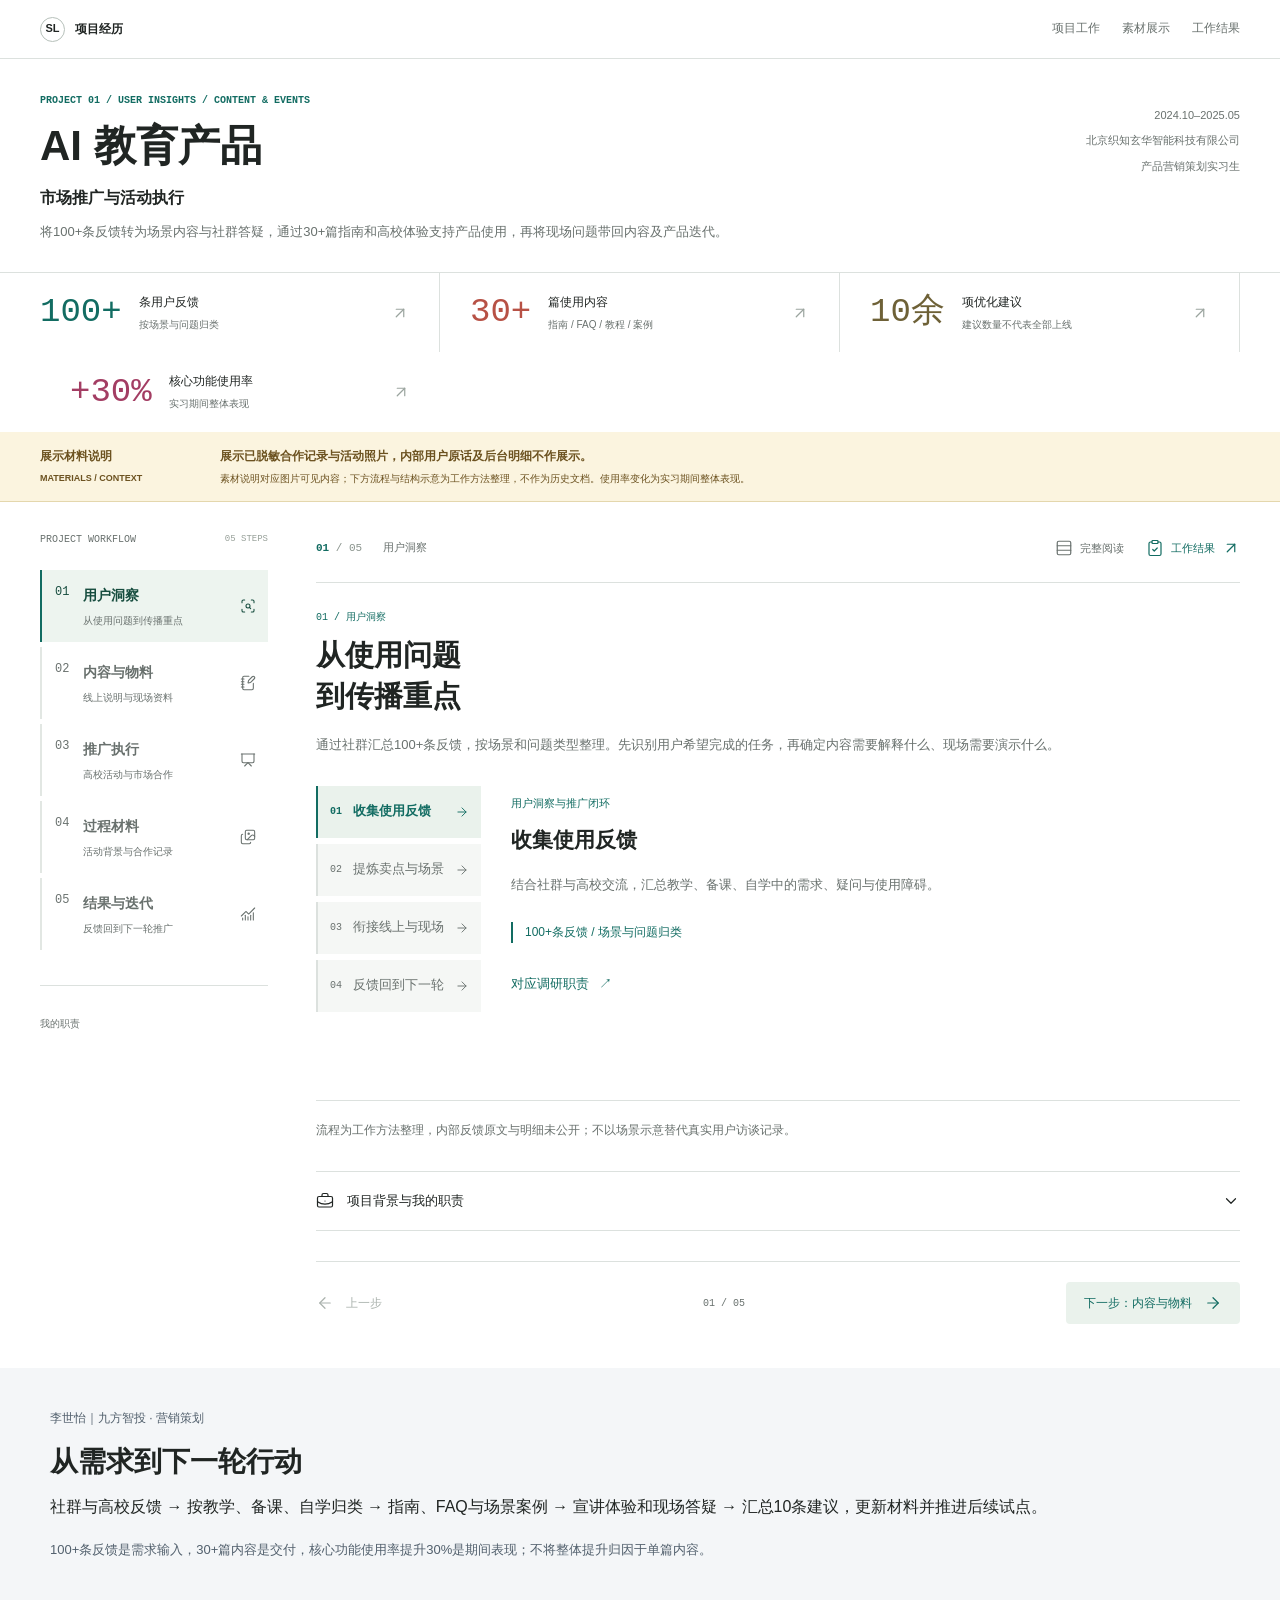
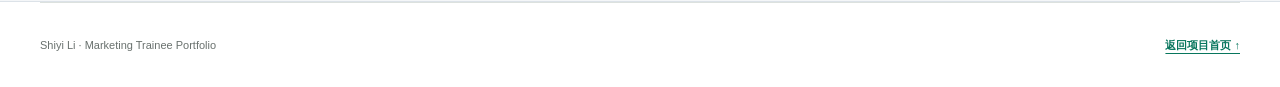
==== commit 439049a9: "Align project headings and internship roles with resume" ====
--- a/docs/projects/ai-education-partnership/case_study.html
+++ b/docs/projects/ai-education-partnership/case_study.html
@@ -287,7 +287,7 @@
         <p class="eyebrow">PROJECT 01 / PRODUCT MARKETING · AI EDUCATION</p>
         <h1 id="project-title">AI 教育产品<br>用户需求与内容促活</h1>
         <p class="hero-copy">将100+条反馈转为场景内容与社群答疑，通过30+篇指南和高校体验支持产品使用，再将现场问题带回内容及产品迭代。</p>
-        <div class="hero-meta"><span>2024.10–2025.05</span><span>北京织知玄华智能科技有限公司</span><span>AI 产品营销实习生</span></div>
+        <div class="hero-meta"><span>2024.10–2025.05</span><span>北京织知玄华智能科技有限公司</span><span>产品营销策划实习生</span></div>
         <div class="hero-foot"><p>用户洞察 / 产品传播 / 高校活动 / 市场合作</p><a href="#journey">查看推广闭环 <span aria-hidden="true">↓</span></a></div>
       </div>
     </section><section class="application-loop" aria-label="项目逻辑闭环"><div style="max-width:1180px;margin:auto"><p style="font-size:12px;color:#52606d">李世怡｜九方智投 · 营销策划</p><h2 style="font-size:28px;margin:12px 0">从需求到下一轮行动</h2><p>社群与高校反馈 → 按教学、备课、自学归类 → 指南、FAQ与场景案例 → 宣讲体验和现场答疑 → 汇总10条建议，更新材料并推进后续试点。</p><p style="font-size:13px;margin-top:16px;color:#52606d">100+条反馈是需求输入，30+篇内容是交付，核心功能使用率提升30%是期间表现；不将整体提升归因于单篇内容。</p></div></section>
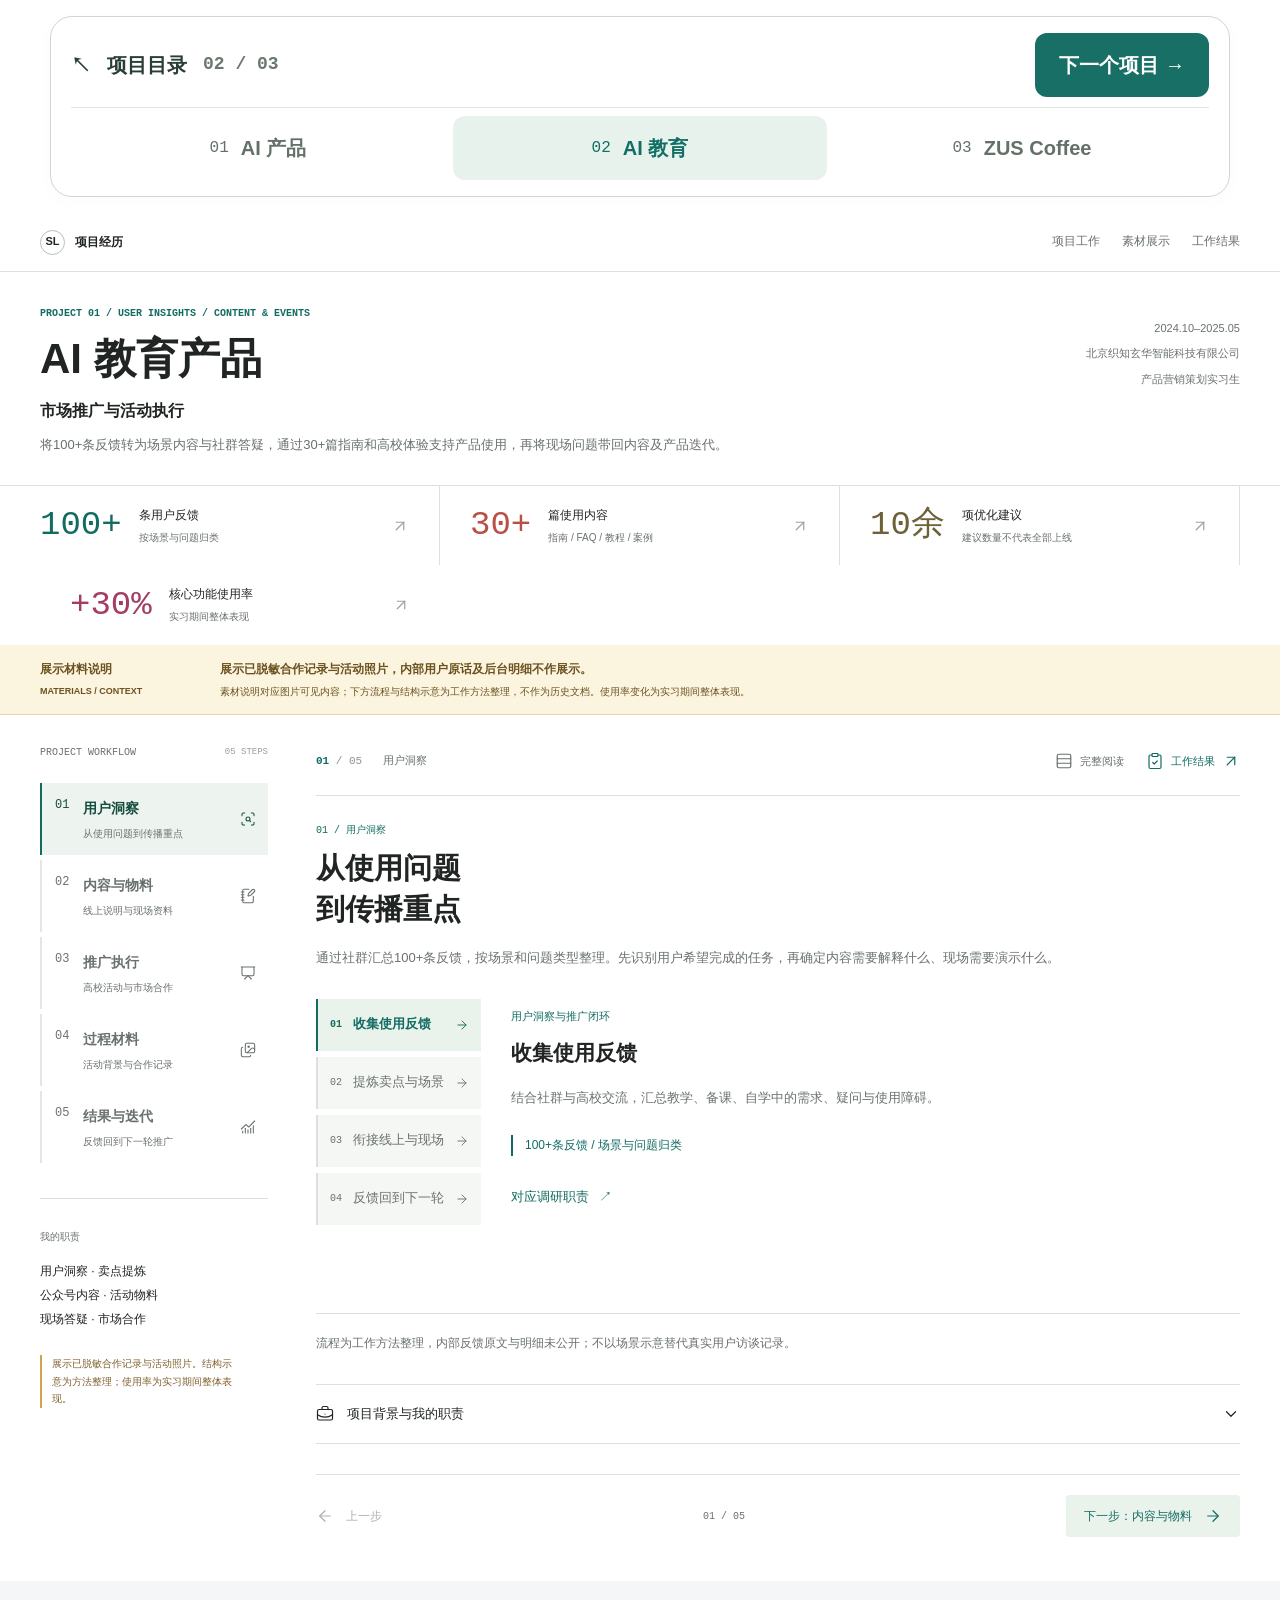
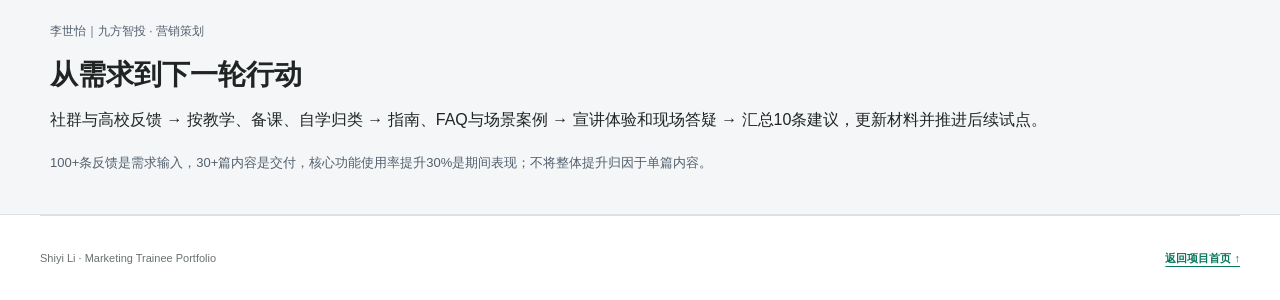
==== commit 4dd35be1: "Add shared project directory and next-project navigation" ====
--- a/docs/projects/ai-education-partnership/case_study.html
+++ b/docs/projects/ai-education-partnership/case_study.html
@@ -272,8 +272,11 @@
   <link rel="stylesheet" href="../ai-news-dashboard/case-study-workspace.css">
   <link rel="stylesheet" href="../project-workspace.css">
   <link rel="stylesheet" href="../market-workspace.css">
+  <link rel="stylesheet" href="../project-directory.css">
 </head>
 <body>
+<nav class="project-directory" aria-label="三个项目导航"><div class="pd-top"><a class="pd-home" href="../../index.html#projects"><span aria-hidden="true">↖</span>项目目录 <span class="pd-count">02 / 03</span></a><a class="pd-next" href="../zus-everywhere/case_study.html">下一个项目 <span aria-hidden="true">→</span></a></div><div class="pd-links"><a href="../ai-news-dashboard/case_study.html"><span>01</span>AI 产品</a><a href="../ai-education-partnership/case_study.html" aria-current="page"><span>02</span>AI 教育</a><a href="../zus-everywhere/case_study.html"><span>03</span>ZUS Coffee</a></div></nav>
+
   <a class="skip-link" href="#overview">跳至项目内容</a>
   <header class="topbar">
     <a class="brand" href="../../index.html" aria-label="返回作品集首页"><span class="brand-mark">SL</span><span>Shiyi Li · Marketing Trainee</span></a>
--- a/docs/projects/project-directory.css
+++ b/docs/projects/project-directory.css
@@ -0,0 +1,16 @@
+/* Shared project directory */
+.project-directory{box-sizing:border-box;width:min(1180px,calc(100% - 32px));margin:16px auto;padding:16px 20px;border:1px solid #cbd8d0;border-radius:22px;background:#fff;color:#293e35;font:600 16px/1.4 -apple-system,BlinkMacSystemFont,"PingFang SC","Microsoft YaHei",sans-serif;box-shadow:0 4px 20px #173d2f05}
+.project-directory *{box-sizing:border-box}
+.pd-top{display:flex;align-items:center;justify-content:space-between;gap:16px;padding-bottom:10px;border-bottom:1px solid #dce5df}
+.pd-home{display:flex;align-items:center;gap:16px;text-decoration:none!important;color:#293e35!important;white-space:nowrap}
+.pd-count{font:600 15px/1.4 ui-monospace,monospace;color:#6a786e}
+.pd-next{padding:16px 22px;border-radius:12px;background:#176f65;color:#fff!important;text-decoration:none!important;white-space:nowrap;transition:background .2s}
+.pd-next:hover{background:#10584f}
+.pd-links{display:grid;grid-template-columns:repeat(3,minmax(0,1fr));gap:8px;padding-top:8px}
+.pd-links a{display:flex;justify-content:center;align-items:center;gap:12px;padding:16px 8px;text-decoration:none!important;border-radius:12px;color:#637168!important;white-space:nowrap}
+.pd-links a span{font:500 14px/1.4 ui-monospace,monospace}
+.pd-links a[aria-current="page"]{background:#e8f2ec;color:#116f63!important;font-weight:750}
+.pd-links a:hover{background:#f0f5f2}
+.project-directory a:focus-visible{outline:3px solid #176f65;outline-offset:3px}
+@media(min-width:900px){.project-directory{font-size:20px}.pd-count{font-size:18px}.pd-next{padding:18px 24px}.pd-links a{padding:18px 10px}.pd-links a span{font-size:16px}}
+@media(max-width:480px){.project-directory{padding:12px;margin:12px auto;border-radius:16px;font-size:14px}.pd-home{gap:8px}.pd-count{font-size:12px}.pd-next{padding:12px}.pd-links{gap:3px}.pd-links a{gap:6px;padding:13px 3px;font-size:13px}.pd-links a span{font-size:11px}}
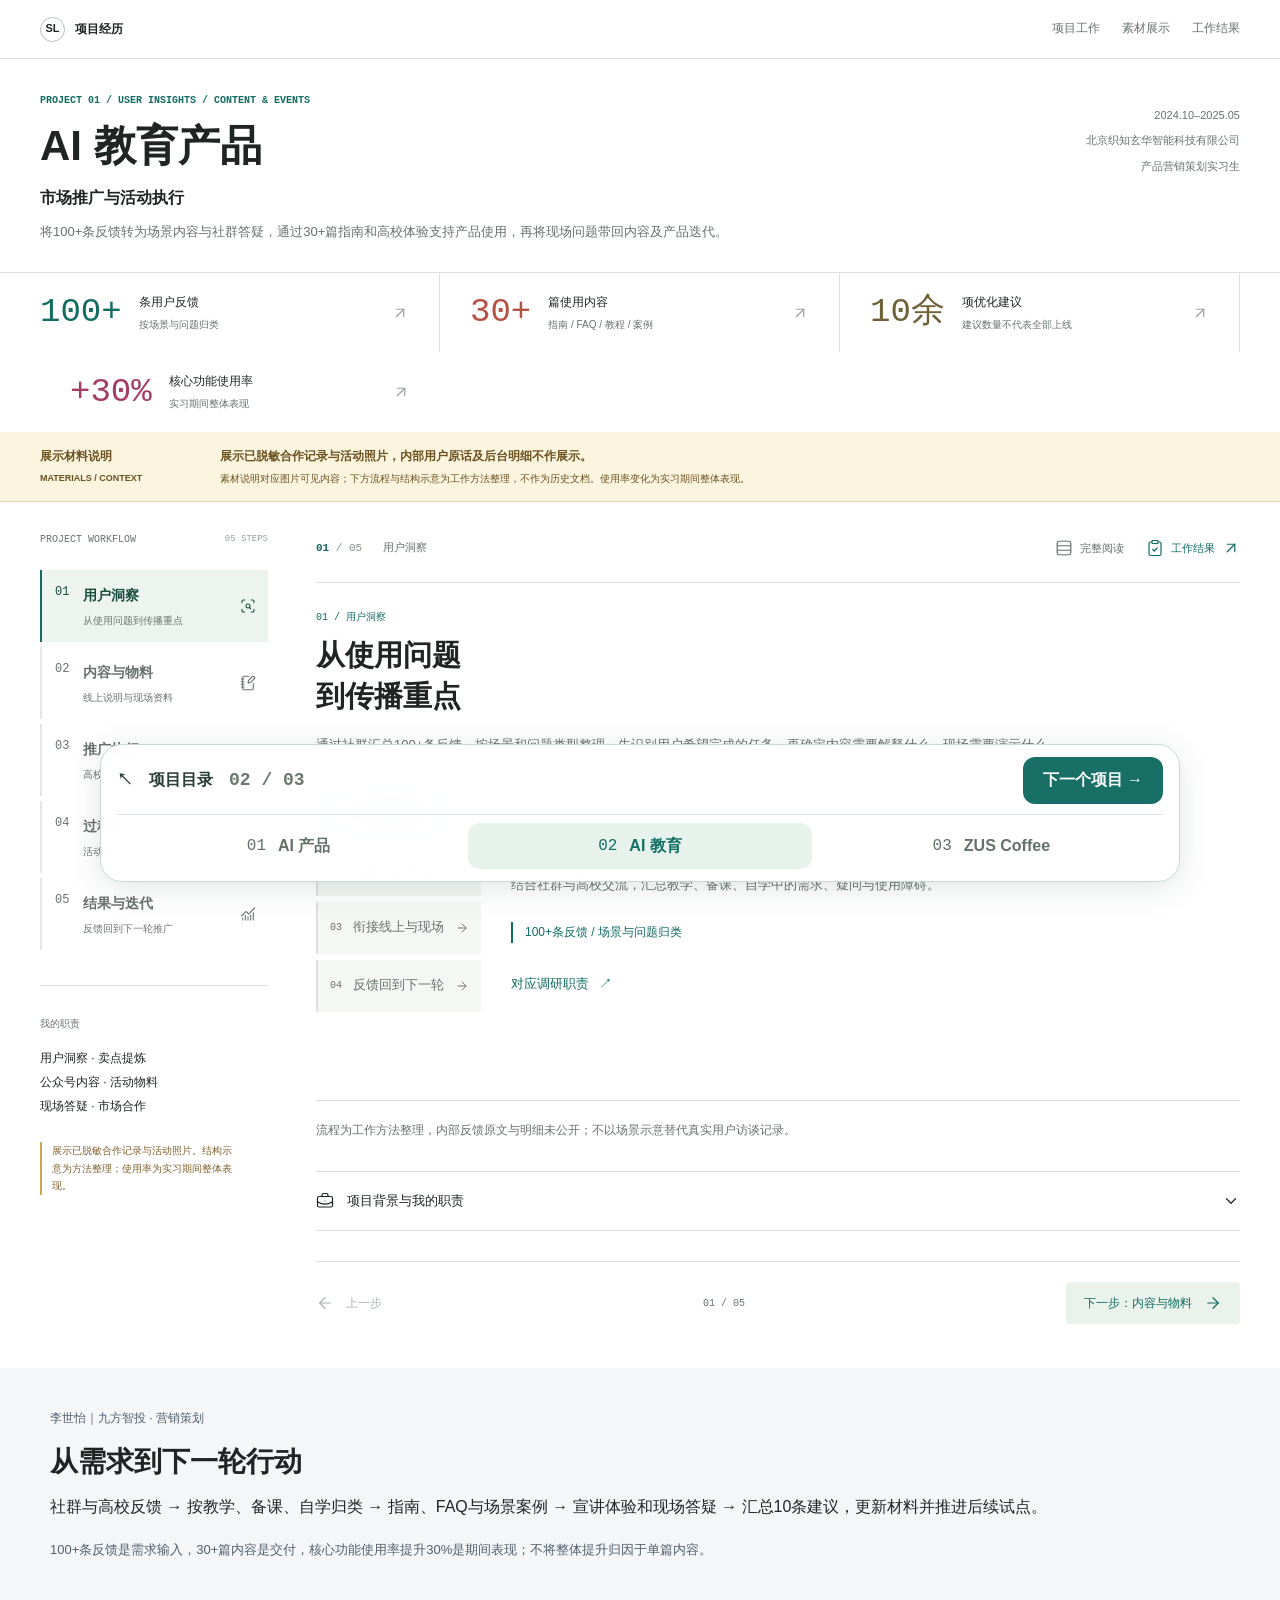
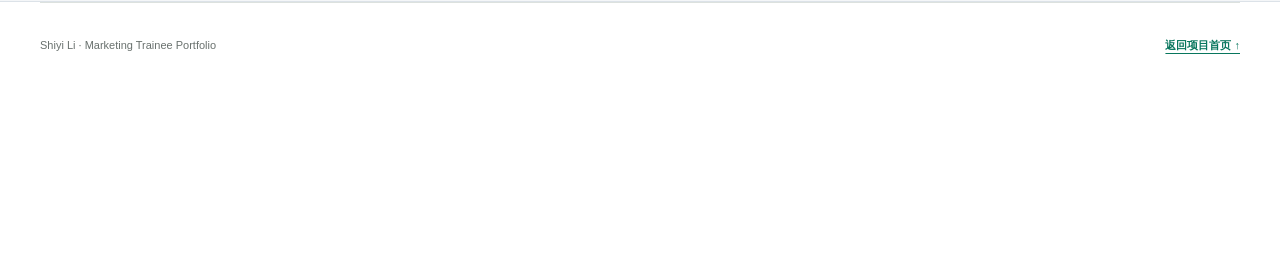
==== commit 3d4b67f5: "Move project switcher to fixed bottom navigation" ====
--- a/docs/projects/ai-education-partnership/case_study.html
+++ b/docs/projects/ai-education-partnership/case_study.html
@@ -275,7 +275,7 @@
   <link rel="stylesheet" href="../project-directory.css">
 </head>
 <body>
-<nav class="project-directory" aria-label="三个项目导航"><div class="pd-top"><a class="pd-home" href="../../index.html#projects"><span aria-hidden="true">↖</span>项目目录 <span class="pd-count">02 / 03</span></a><a class="pd-next" href="../zus-everywhere/case_study.html">下一个项目 <span aria-hidden="true">→</span></a></div><div class="pd-links"><a href="../ai-news-dashboard/case_study.html"><span>01</span>AI 产品</a><a href="../ai-education-partnership/case_study.html" aria-current="page"><span>02</span>AI 教育</a><a href="../zus-everywhere/case_study.html"><span>03</span>ZUS Coffee</a></div></nav>
+
 
   <a class="skip-link" href="#overview">跳至项目内容</a>
   <header class="topbar">
@@ -498,5 +498,6 @@
   </script>
   <script src="../ai-news-dashboard/lucide.min.js"></script>
   <script src="../project-workspace.js" data-project="partnership"></script>
+<nav class="project-directory" aria-label="三个项目导航"><div class="pd-top"><a class="pd-home" href="../../index.html#projects"><span aria-hidden="true">↖</span>项目目录 <span class="pd-count">02 / 03</span></a><a class="pd-next" href="../zus-everywhere/case_study.html">下一个项目 <span aria-hidden="true">→</span></a></div><div class="pd-links"><a href="../ai-news-dashboard/case_study.html"><span>01</span>AI 产品</a><a href="../ai-education-partnership/case_study.html" aria-current="page"><span>02</span>AI 教育</a><a href="../zus-everywhere/case_study.html"><span>03</span>ZUS Coffee</a></div></nav>
 </body>
 </html>
--- a/docs/projects/project-directory.css
+++ b/docs/projects/project-directory.css
@@ -14,3 +14,11 @@
 .project-directory a:focus-visible{outline:3px solid #176f65;outline-offset:3px}
 @media(min-width:900px){.project-directory{font-size:20px}.pd-count{font-size:18px}.pd-next{padding:18px 24px}.pd-links a{padding:18px 10px}.pd-links a span{font-size:16px}}
 @media(max-width:480px){.project-directory{padding:12px;margin:12px auto;border-radius:16px;font-size:14px}.pd-home{gap:8px}.pd-count{font-size:12px}.pd-next{padding:12px}.pd-links{gap:3px}.pd-links a{gap:6px;padding:13px 3px;font-size:13px}.pd-links a span{font-size:11px}}
+
+/* Bottom project navigation, consistent with the Awinic portfolio. */
+body{padding-bottom:190px}
+.project-directory{position:fixed;z-index:60;left:0;right:0;bottom:calc(18px + env(safe-area-inset-bottom));margin:0 auto;background:#fffffff5;box-shadow:0 6px 32px #203c3021;backdrop-filter:blur(16px);max-width:1080px;padding:12px 16px;font-size:16px}
+.project-directory .pd-next{padding:12px 20px}
+.project-directory .pd-links a{padding:12px 8px}
+@media(max-width:480px){body{padding-bottom:160px}.project-directory{bottom:calc(10px + env(safe-area-inset-bottom));padding:10px 12px;font-size:14px}.project-directory .pd-next{padding:10px 12px}.project-directory .pd-links a{padding:10px 3px}}
+@media print{.project-directory{display:none}body{padding-bottom:0}}
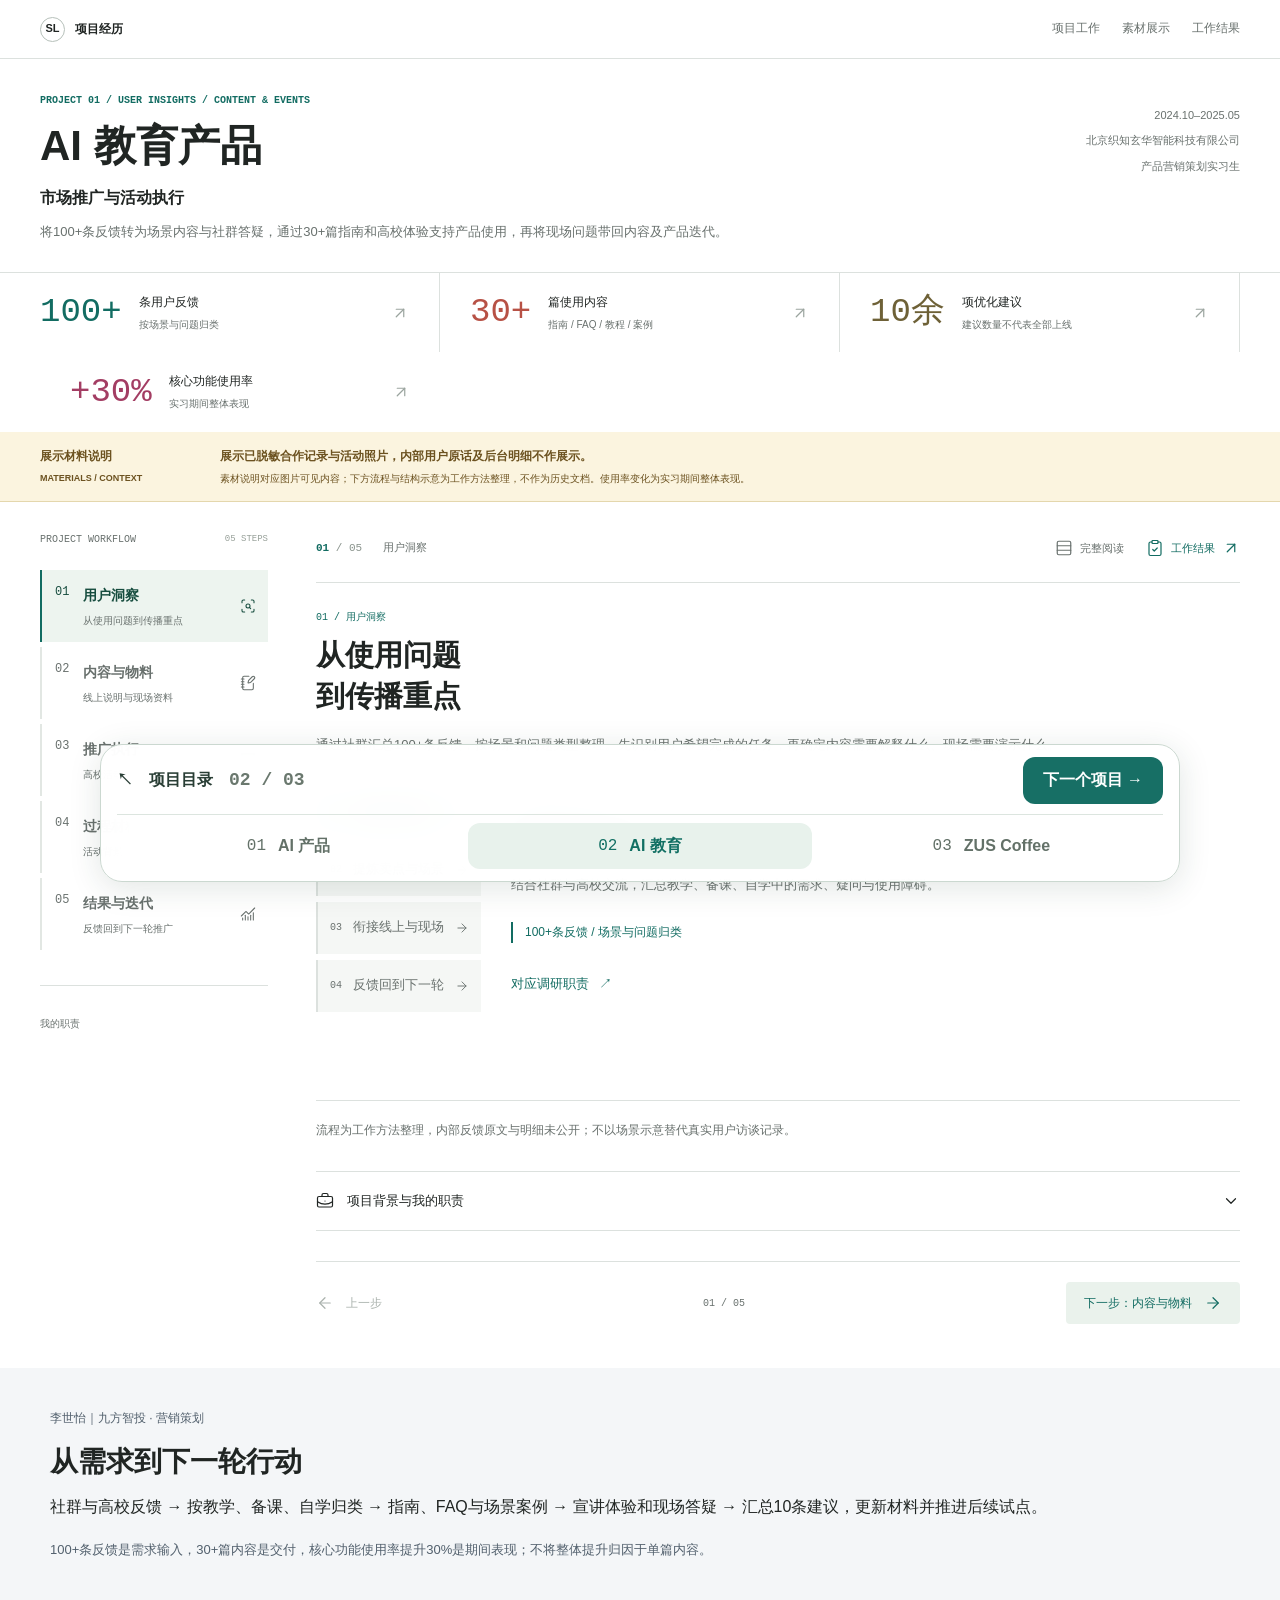
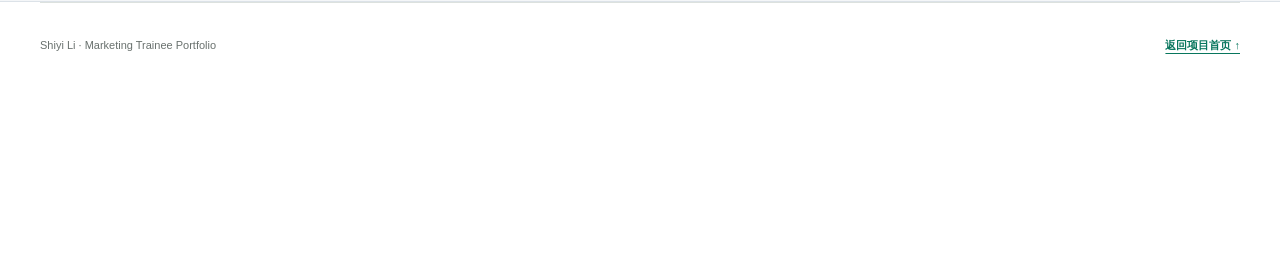
==== commit e885f081: "Embed bottom navigation styles to avoid stale stylesheet cache" ====
--- a/docs/projects/ai-education-partnership/case_study.html
+++ b/docs/projects/ai-education-partnership/case_study.html
@@ -272,7 +272,31 @@
   <link rel="stylesheet" href="../ai-news-dashboard/case-study-workspace.css">
   <link rel="stylesheet" href="../project-workspace.css">
   <link rel="stylesheet" href="../market-workspace.css">
-  <link rel="stylesheet" href="../project-directory.css">
+  <style data-project-navigation="bottom-v2">/* Shared project directory */
+.project-directory{box-sizing:border-box;width:min(1180px,calc(100% - 32px));margin:16px auto;padding:16px 20px;border:1px solid #cbd8d0;border-radius:22px;background:#fff;color:#293e35;font:600 16px/1.4 -apple-system,BlinkMacSystemFont,"PingFang SC","Microsoft YaHei",sans-serif;box-shadow:0 4px 20px #173d2f05}
+.project-directory *{box-sizing:border-box}
+.pd-top{display:flex;align-items:center;justify-content:space-between;gap:16px;padding-bottom:10px;border-bottom:1px solid #dce5df}
+.pd-home{display:flex;align-items:center;gap:16px;text-decoration:none!important;color:#293e35!important;white-space:nowrap}
+.pd-count{font:600 15px/1.4 ui-monospace,monospace;color:#6a786e}
+.pd-next{padding:16px 22px;border-radius:12px;background:#176f65;color:#fff!important;text-decoration:none!important;white-space:nowrap;transition:background .2s}
+.pd-next:hover{background:#10584f}
+.pd-links{display:grid;grid-template-columns:repeat(3,minmax(0,1fr));gap:8px;padding-top:8px}
+.pd-links a{display:flex;justify-content:center;align-items:center;gap:12px;padding:16px 8px;text-decoration:none!important;border-radius:12px;color:#637168!important;white-space:nowrap}
+.pd-links a span{font:500 14px/1.4 ui-monospace,monospace}
+.pd-links a[aria-current="page"]{background:#e8f2ec;color:#116f63!important;font-weight:750}
+.pd-links a:hover{background:#f0f5f2}
+.project-directory a:focus-visible{outline:3px solid #176f65;outline-offset:3px}
+@media(min-width:900px){.project-directory{font-size:20px}.pd-count{font-size:18px}.pd-next{padding:18px 24px}.pd-links a{padding:18px 10px}.pd-links a span{font-size:16px}}
+@media(max-width:480px){.project-directory{padding:12px;margin:12px auto;border-radius:16px;font-size:14px}.pd-home{gap:8px}.pd-count{font-size:12px}.pd-next{padding:12px}.pd-links{gap:3px}.pd-links a{gap:6px;padding:13px 3px;font-size:13px}.pd-links a span{font-size:11px}}
+
+/* Bottom project navigation, consistent with the Awinic portfolio. */
+body{padding-bottom:190px}
+.project-directory{position:fixed;z-index:60;left:0;right:0;bottom:calc(18px + env(safe-area-inset-bottom));margin:0 auto;background:#fffffff5;box-shadow:0 6px 32px #203c3021;backdrop-filter:blur(16px);max-width:1080px;padding:12px 16px;font-size:16px}
+.project-directory .pd-next{padding:12px 20px}
+.project-directory .pd-links a{padding:12px 8px}
+@media(max-width:480px){body{padding-bottom:160px}.project-directory{bottom:calc(10px + env(safe-area-inset-bottom));padding:10px 12px;font-size:14px}.project-directory .pd-next{padding:10px 12px}.project-directory .pd-links a{padding:10px 3px}}
+@media print{.project-directory{display:none}body{padding-bottom:0}}
+</style>
 </head>
 <body>
 
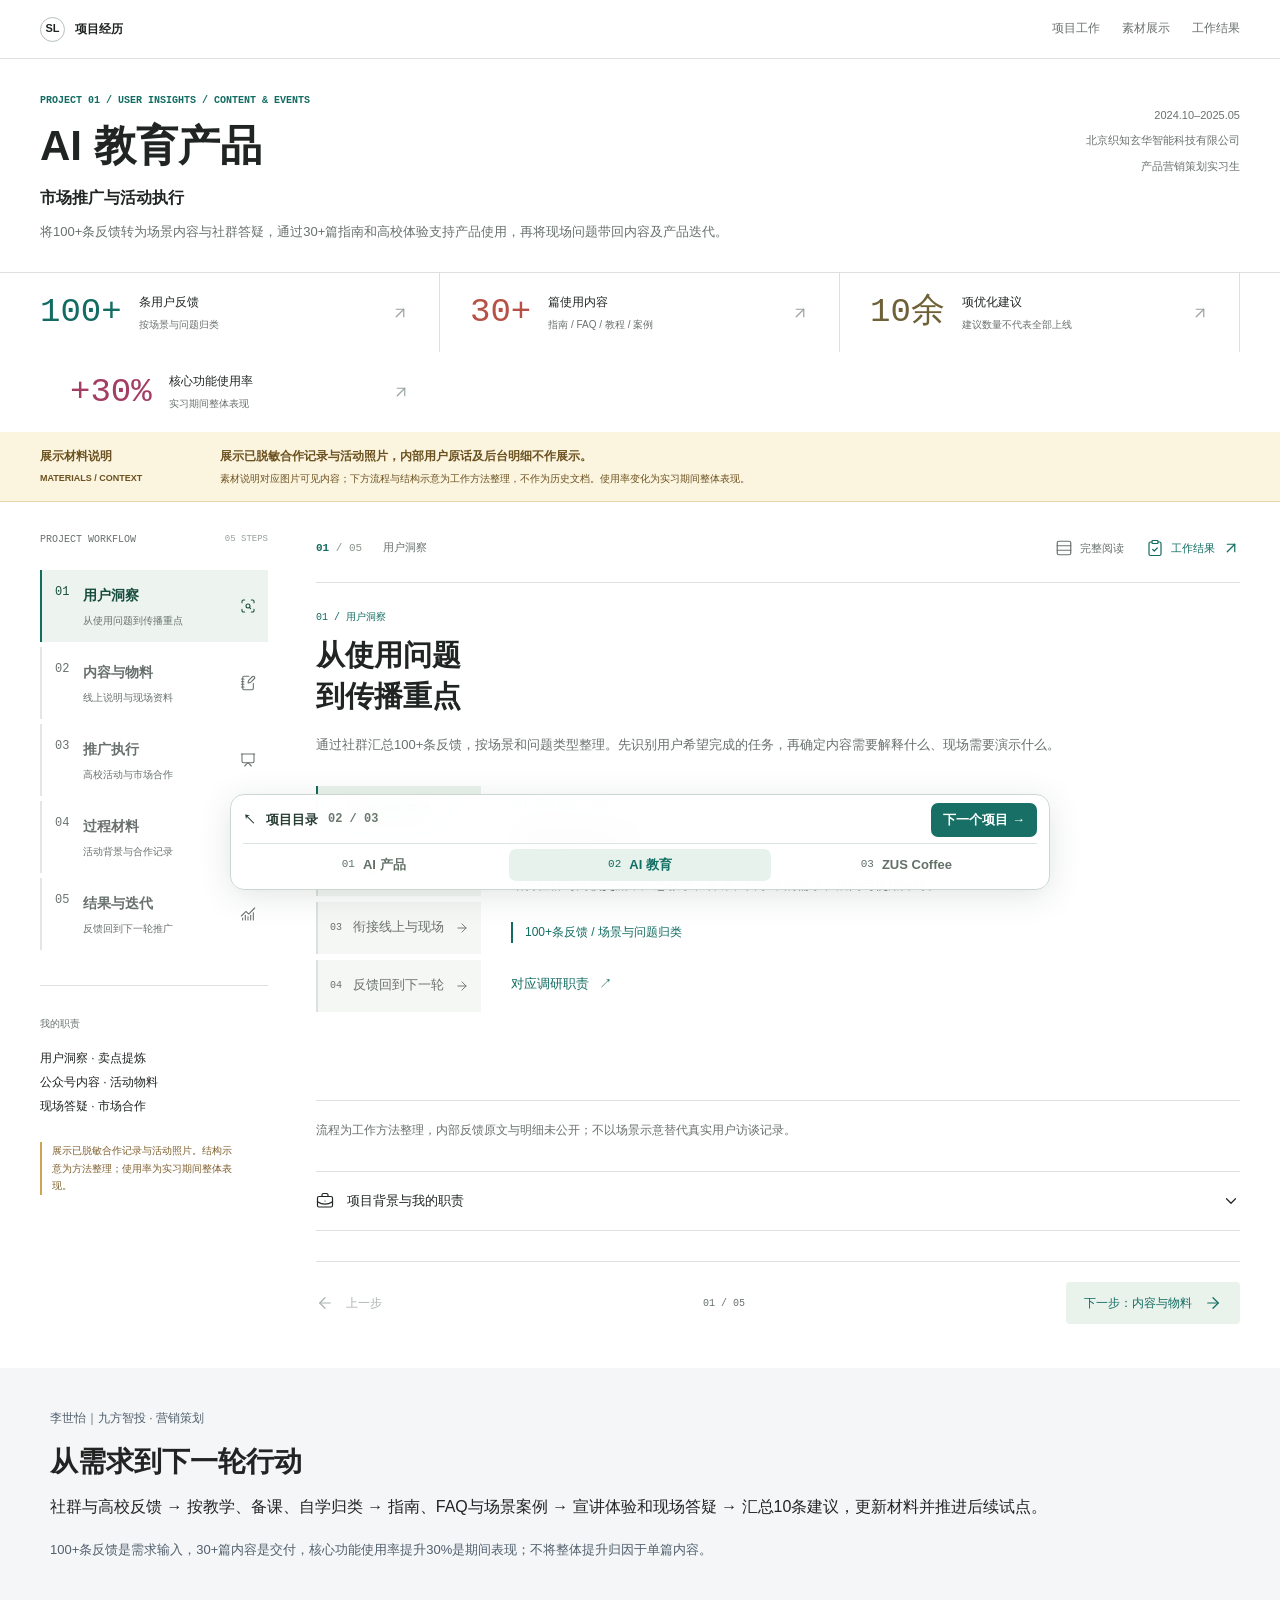
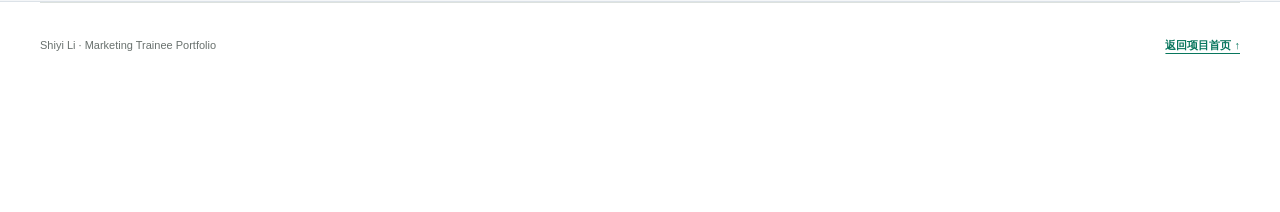
==== commit b03fae88: "Reduce bottom project navigation size and spacing" ====
--- a/docs/projects/ai-education-partnership/case_study.html
+++ b/docs/projects/ai-education-partnership/case_study.html
@@ -296,6 +296,18 @@
 .project-directory .pd-links a{padding:12px 8px}
 @media(max-width:480px){body{padding-bottom:160px}.project-directory{bottom:calc(10px + env(safe-area-inset-bottom));padding:10px 12px;font-size:14px}.project-directory .pd-next{padding:10px 12px}.project-directory .pd-links a{padding:10px 3px}}
 @media print{.project-directory{display:none}body{padding-bottom:0}}
+
+/* Compact bottom navigation */
+body{padding-bottom:125px}
+.project-directory{max-width:820px;width:calc(100% - 32px);padding:8px 12px;border-radius:14px;font-size:13px;bottom:calc(10px + env(safe-area-inset-bottom))}
+.project-directory .pd-top{padding-bottom:6px;gap:10px}
+.project-directory .pd-home{gap:10px}
+.project-directory .pd-count{font-size:12px}
+.project-directory .pd-next{padding:8px 12px;border-radius:7px}
+.project-directory .pd-links{padding-top:5px;gap:5px}
+.project-directory .pd-links a{padding:7px 6px;gap:8px;border-radius:7px;font-size:13px}
+.project-directory .pd-links a span{font-size:11px}
+@media(max-width:480px){body{padding-bottom:115px}.project-directory{width:calc(100% - 20px);padding:7px 10px;font-size:12px}.project-directory .pd-next{padding:7px 10px}.project-directory .pd-links a{font-size:12px;padding:7px 2px;gap:5px}.project-directory .pd-count{font-size:11px}}
 </style>
 </head>
 <body>
